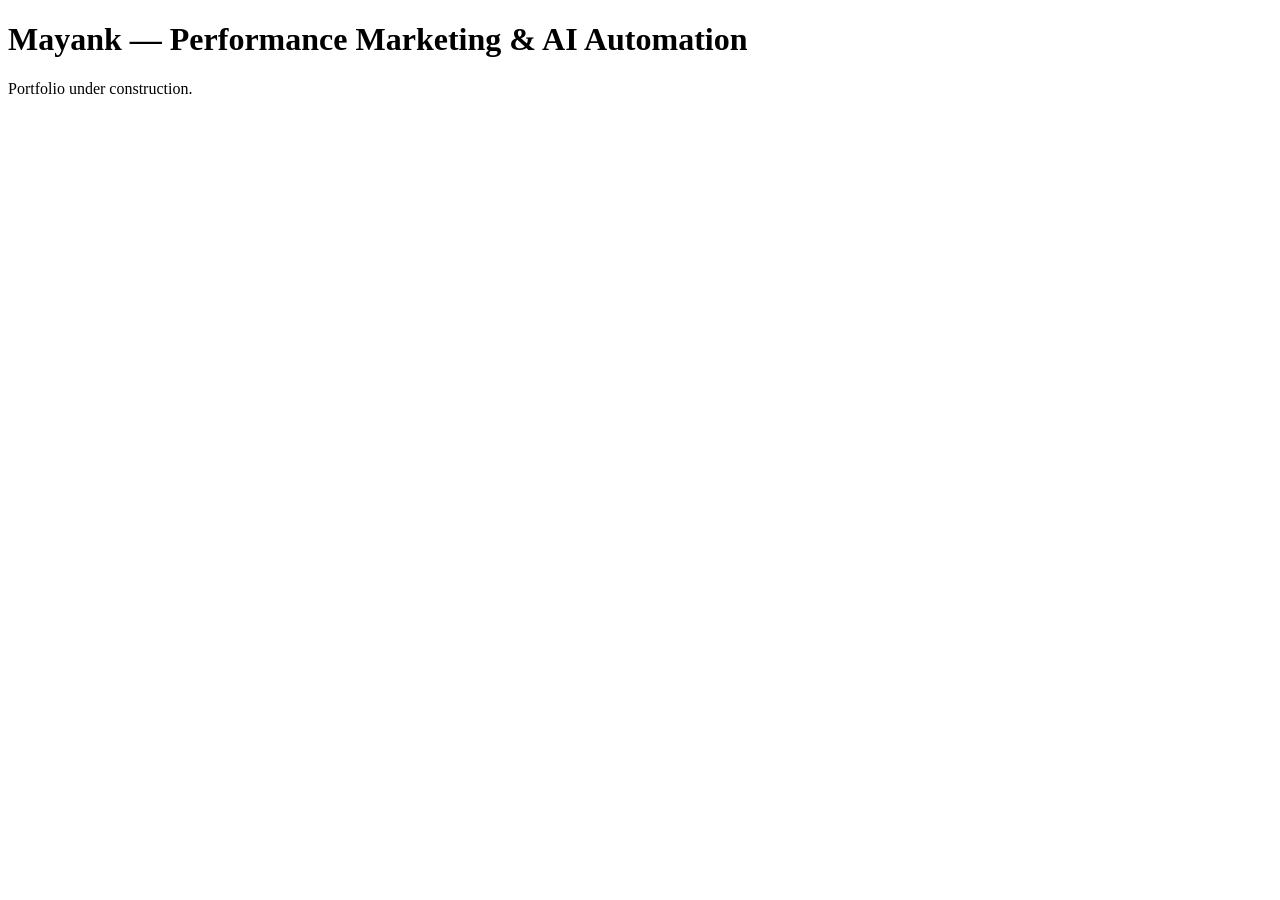
==== index.html @ 5c915f41 "Add portfolio homepage" ====
<!doctype html><html lang="en"><head><meta charset="utf-8"><meta name="viewport" content="width=device-width,initial-scale=1"><title>Mayank | Performance Marketing</title></head><body><h1>Mayank — Performance Marketing & AI Automation</h1><p>Portfolio under construction.</p></body></html>
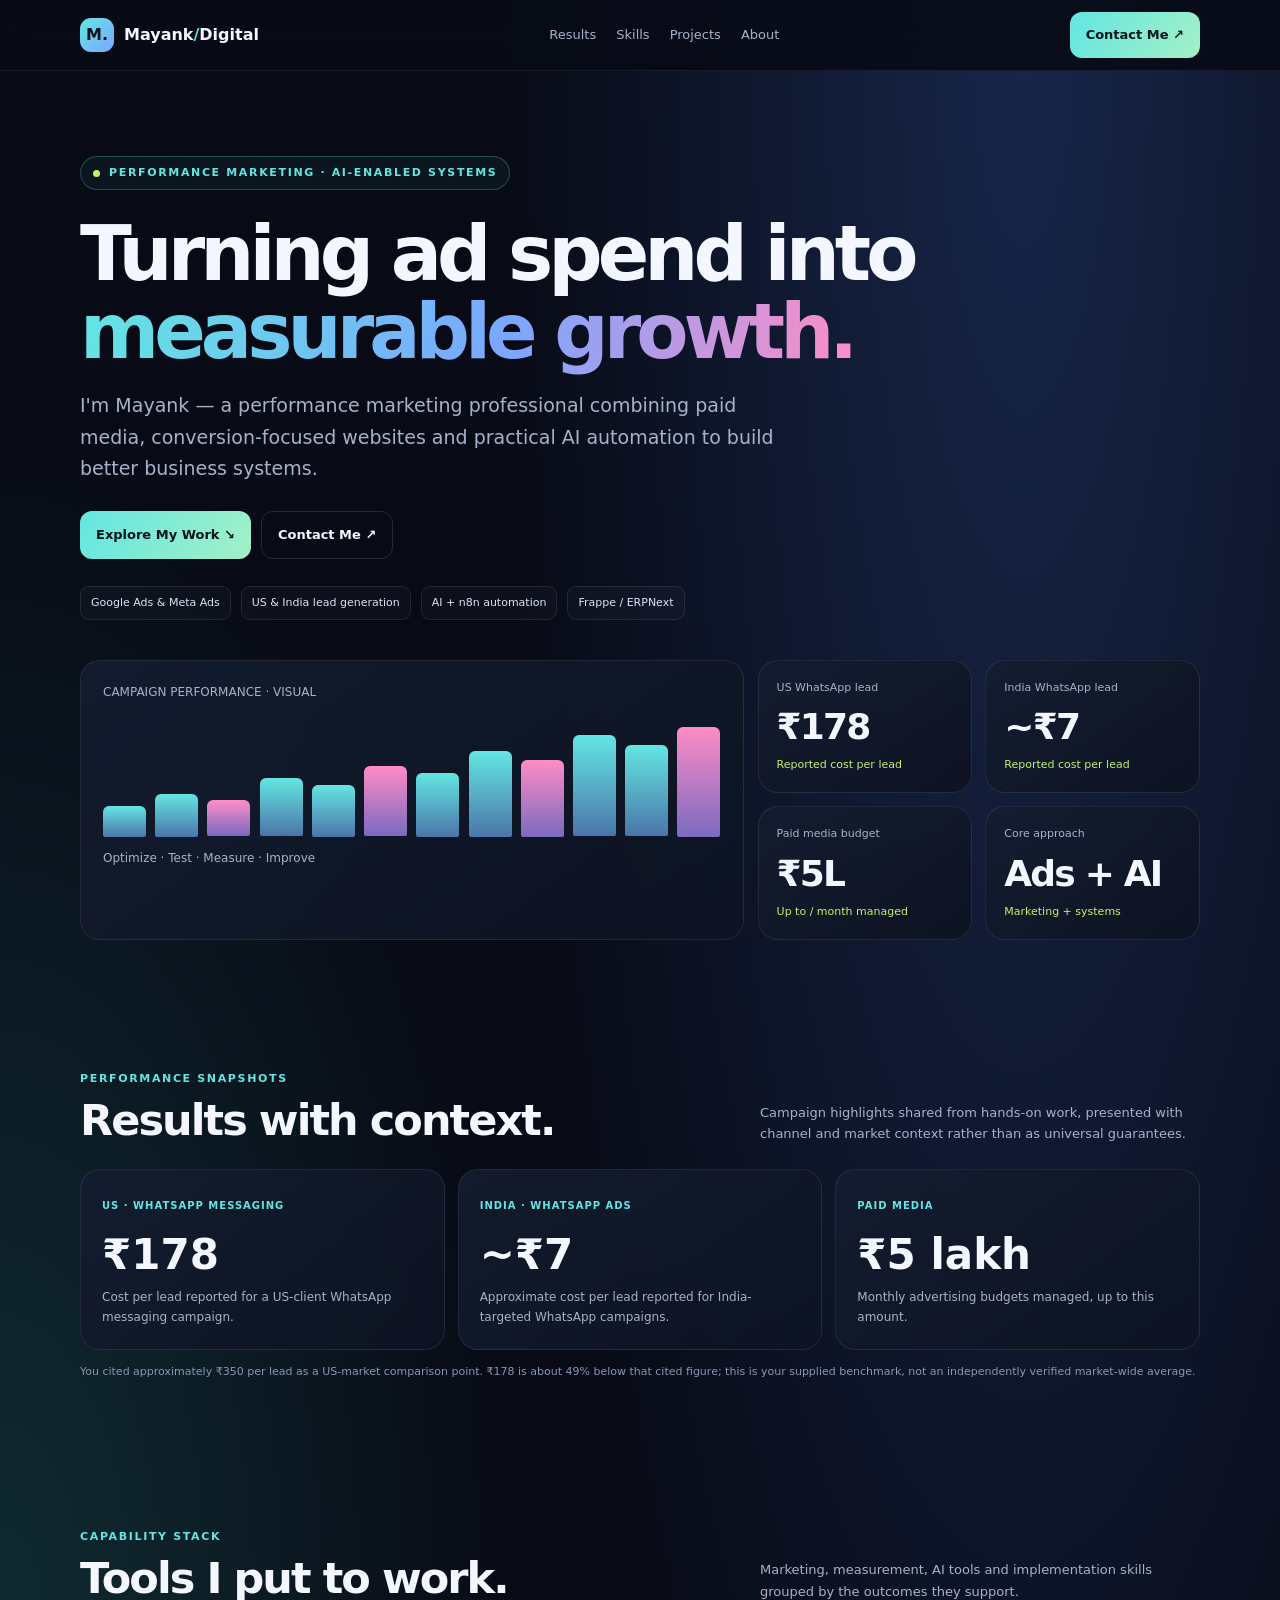
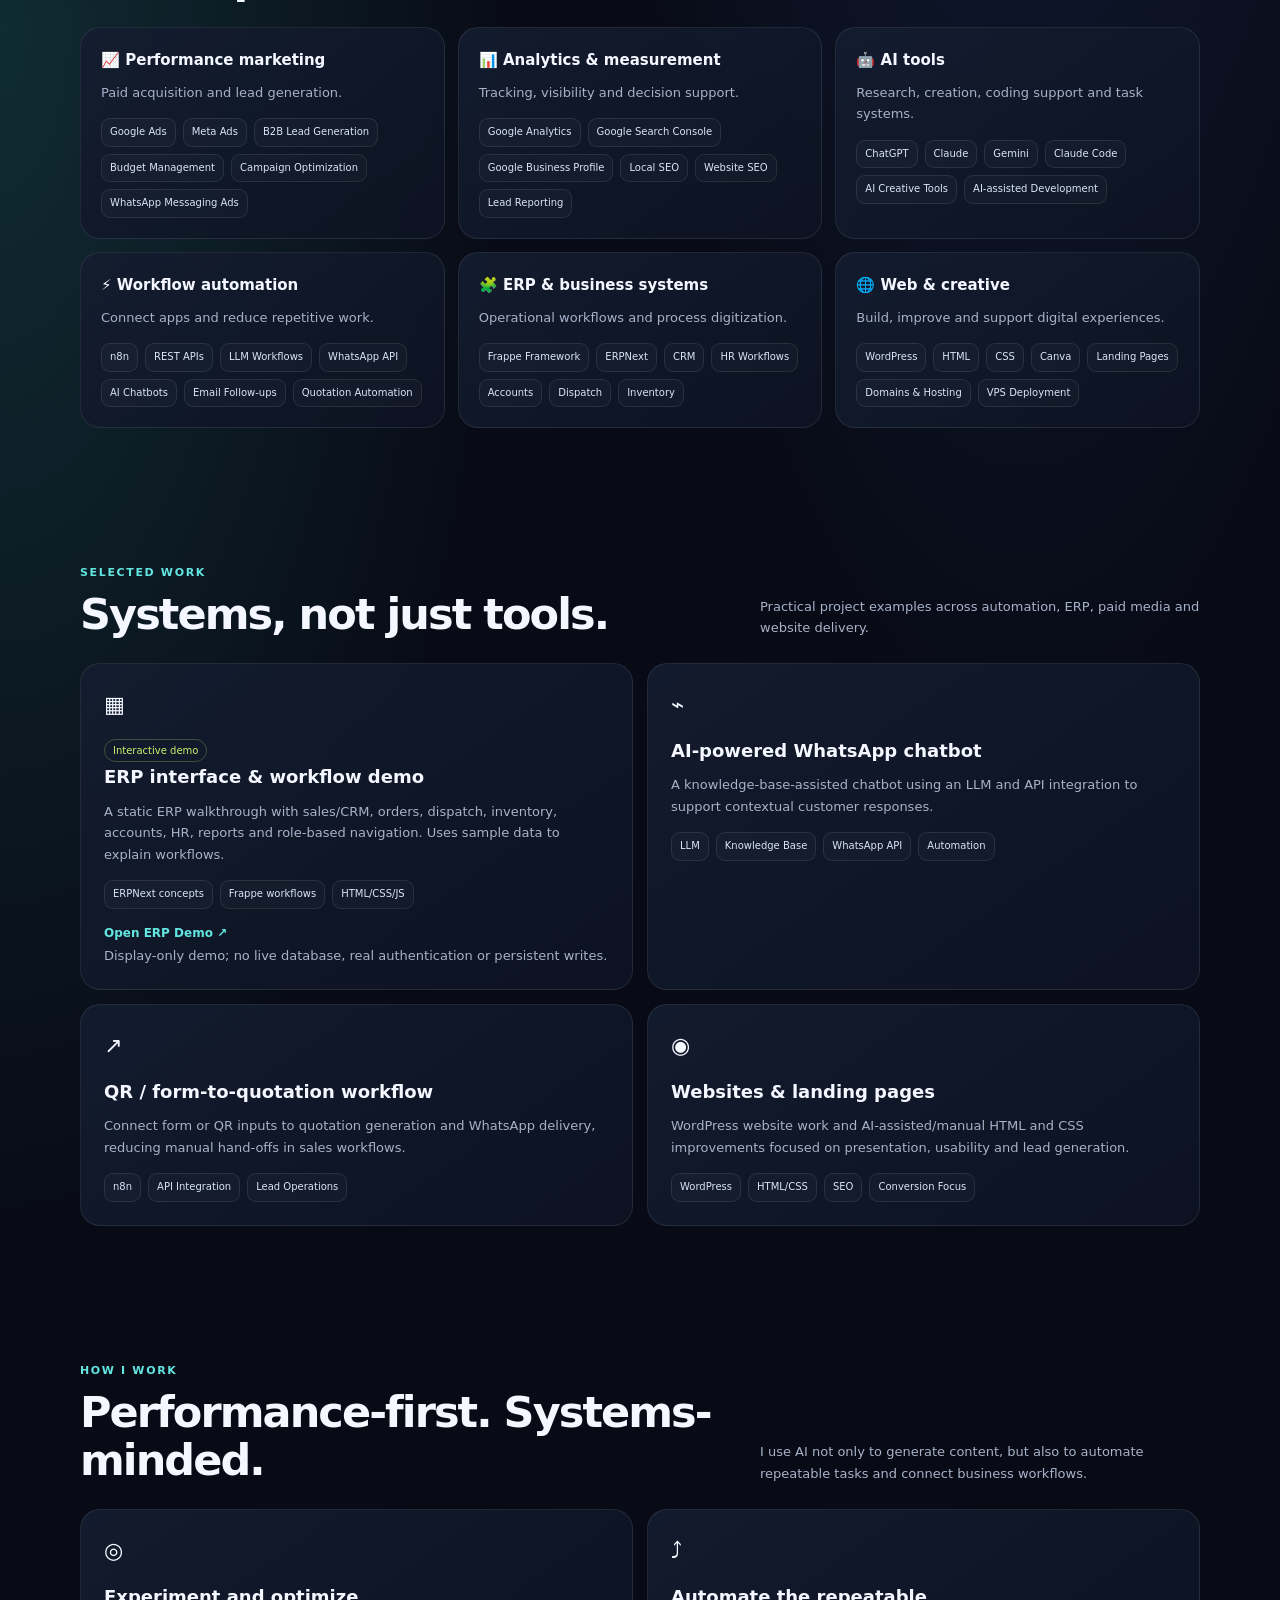
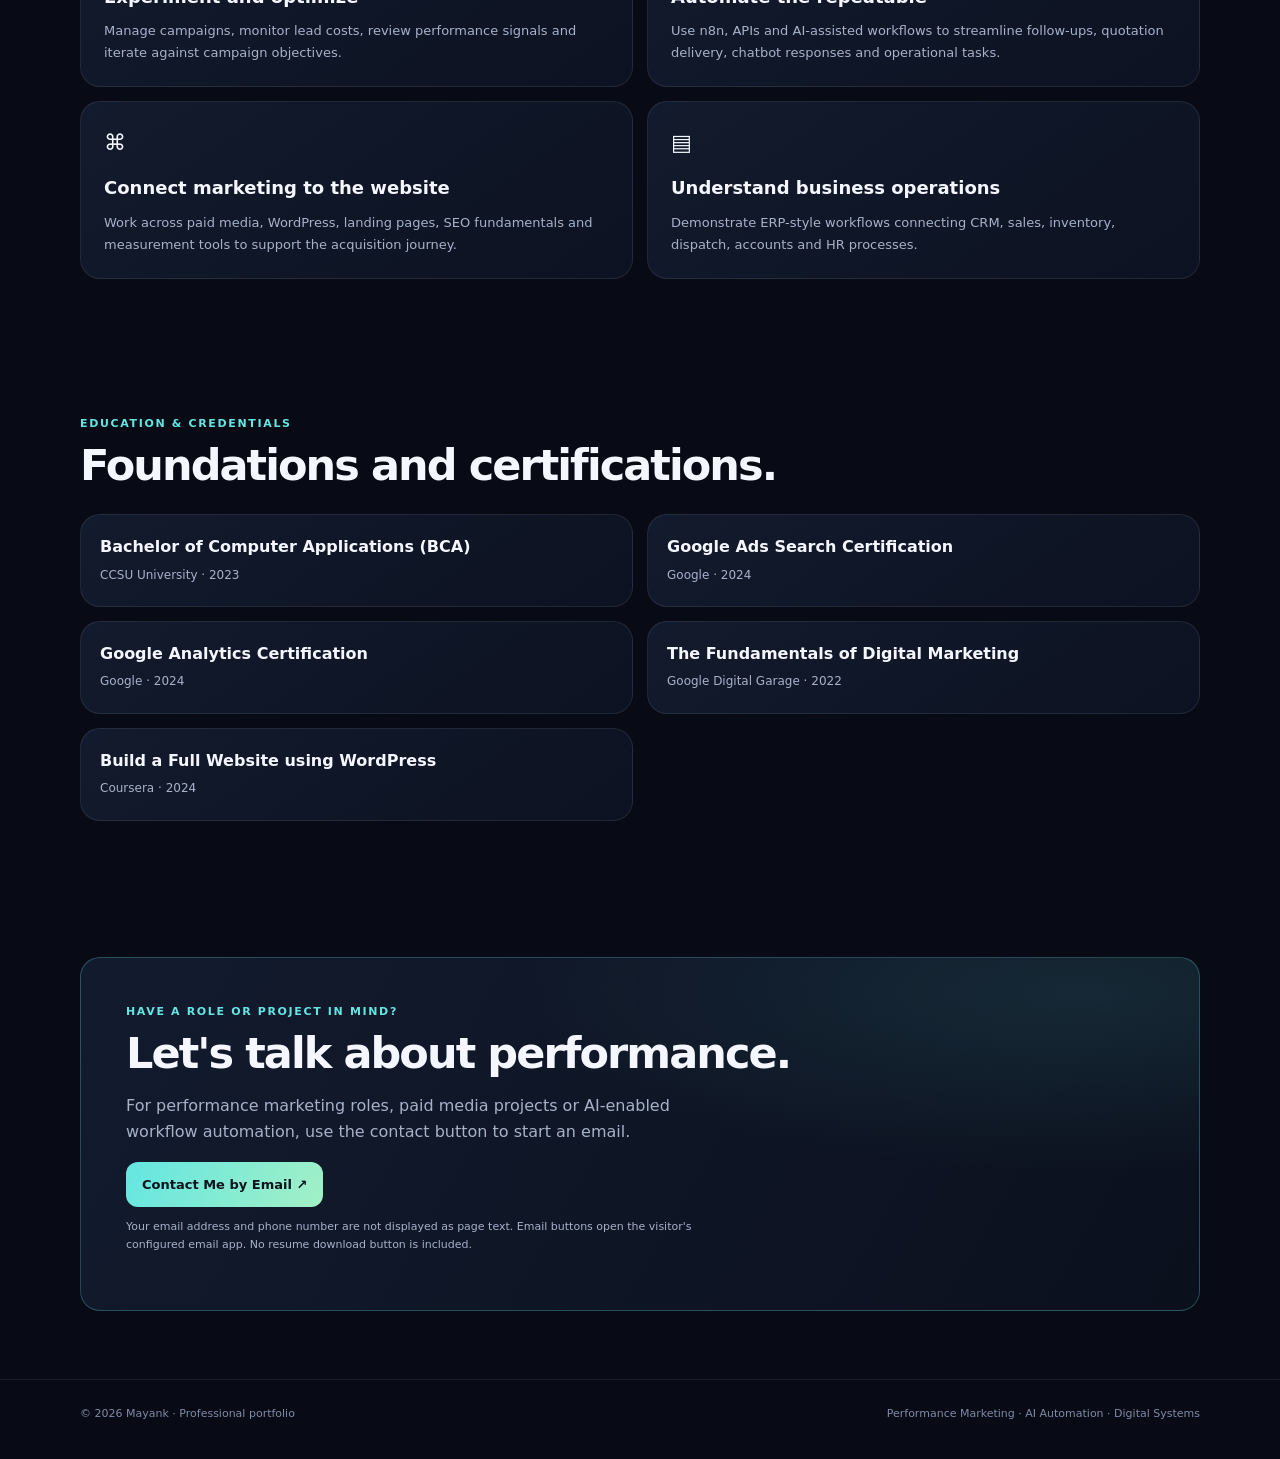
==== commit 281a244b: "Build portfolio landing page and remove resume download" ====
--- a/index.html
+++ b/index.html
@@ -1 +1,23 @@
-<!doctype html><html lang="en"><head><meta charset="utf-8"><meta name="viewport" content="width=device-width,initial-scale=1"><title>Mayank | Performance Marketing</title></head><body><h1>Mayank — Performance Marketing & AI Automation</h1><p>Portfolio under construction.</p></body></html>+<!doctype html><html lang="en"><head><meta charset="utf-8"><meta name="viewport" content="width=device-width,initial-scale=1"><meta name="theme-color" content="#080b16"><meta name="description" content="Mayank — performance marketing, paid media, AI automation and digital systems portfolio."><title>Mayank | Performance Marketing & AI Automation</title><link rel="stylesheet" href="styles.css"></head><body>
+<header class="nav"><div class="wrap navin"><a class="brand" href="#home"><span class="mark">M.</span><span>Mayank<span style="color:var(--cyan)">/</span>Digital</span></a><nav class="links"><a href="#results">Results</a><a href="#skills">Skills</a><a href="#projects">Projects</a><a href="#about">About</a></nav><a class="btn primary" href="mailto:dhimayank127@gmail.com?subject=Portfolio%20Enquiry">Contact Me ↗</a></div></header>
+<main id="home"><section class="hero"><div class="wrap"><div class="eyebrow"><span class="pulse"></span> Performance Marketing · AI-enabled Systems</div><h1>Turning ad spend into <span>measurable growth.</span></h1><p class="intro">I'm Mayank — a performance marketing professional combining paid media, conversion-focused websites and practical AI automation to build better business systems.</p><div class="actions"><a class="btn primary" href="#projects">Explore My Work ↘</a><a class="btn" href="mailto:dhimayank127@gmail.com?subject=Portfolio%20Enquiry">Contact Me ↗</a></div><div class="chips"><span>Google Ads & Meta Ads</span><span>US & India lead generation</span><span>AI + n8n automation</span><span>Frappe / ERPNext</span></div><div class="heroart"><div class="panel"><div class="muted">CAMPAIGN PERFORMANCE · VISUAL</div><div class="chart"><i style="height:28%"></i><i style="height:39%"></i><i style="height:33%"></i><i style="height:53%"></i><i style="height:47%"></i><i style="height:64%"></i><i style="height:58%"></i><i style="height:78%"></i><i style="height:70%"></i><i style="height:92%"></i><i style="height:83%"></i><i style="height:100%"></i></div><p class="muted">Optimize · Test · Measure · Improve</p></div><div class="metrics"><div class="metric"><small>US WhatsApp lead</small><strong>₹178</strong><em>Reported cost per lead</em></div><div class="metric"><small>India WhatsApp lead</small><strong>~₹7</strong><em>Reported cost per lead</em></div><div class="metric"><small>Paid media budget</small><strong>₹5L</strong><em>Up to / month managed</em></div><div class="metric"><small>Core approach</small><strong>Ads + AI</strong><em>Marketing + systems</em></div></div></div></div></section>
+<section class="section" id="results"><div class="wrap"><div class="sectionhead reveal"><div><div class="kicker">Performance snapshots</div><h2>Results with context.</h2></div><p>Campaign highlights shared from hands-on work, presented with channel and market context rather than as universal guarantees.</p></div><div class="results"><article class="result reveal"><label>US · WhatsApp messaging</label><strong>₹178</strong><p>Cost per lead reported for a US-client WhatsApp messaging campaign.</p></article><article class="result reveal"><label>India · WhatsApp ads</label><strong>~₹7</strong><p>Approximate cost per lead reported for India-targeted WhatsApp campaigns.</p></article><article class="result reveal"><label>Paid media</label><strong>₹5 lakh</strong><p>Monthly advertising budgets managed, up to this amount.</p></article></div><p class="note">You cited approximately ₹350 per lead as a US-market comparison point. ₹178 is about 49% below that cited figure; this is your supplied benchmark, not an independently verified market-wide average.</p></div></section>
+<section class="section" id="skills"><div class="wrap"><div class="sectionhead reveal"><div><div class="kicker">Capability stack</div><h2>Tools I put to work.</h2></div><p>Marketing, measurement, AI tools and implementation skills grouped by the outcomes they support.</p></div><div class="skillgrid">
+<div class="skill reveal"><h3>📈 Performance marketing</h3><p>Paid acquisition and lead generation.</p><div class="tags"><span class="tag">Google Ads</span><span class="tag">Meta Ads</span><span class="tag">B2B Lead Generation</span><span class="tag">Budget Management</span><span class="tag">Campaign Optimization</span><span class="tag">WhatsApp Messaging Ads</span></div></div>
+<div class="skill reveal"><h3>📊 Analytics & measurement</h3><p>Tracking, visibility and decision support.</p><div class="tags"><span class="tag">Google Analytics</span><span class="tag">Google Search Console</span><span class="tag">Google Business Profile</span><span class="tag">Local SEO</span><span class="tag">Website SEO</span><span class="tag">Lead Reporting</span></div></div>
+<div class="skill reveal"><h3>🤖 AI tools</h3><p>Research, creation, coding support and task systems.</p><div class="tags"><span class="tag">ChatGPT</span><span class="tag">Claude</span><span class="tag">Gemini</span><span class="tag">Claude Code</span><span class="tag">AI Creative Tools</span><span class="tag">AI-assisted Development</span></div></div>
+<div class="skill reveal"><h3>⚡ Workflow automation</h3><p>Connect apps and reduce repetitive work.</p><div class="tags"><span class="tag">n8n</span><span class="tag">REST APIs</span><span class="tag">LLM Workflows</span><span class="tag">WhatsApp API</span><span class="tag">AI Chatbots</span><span class="tag">Email Follow-ups</span><span class="tag">Quotation Automation</span></div></div>
+<div class="skill reveal"><h3>🧩 ERP & business systems</h3><p>Operational workflows and process digitization.</p><div class="tags"><span class="tag">Frappe Framework</span><span class="tag">ERPNext</span><span class="tag">CRM</span><span class="tag">HR Workflows</span><span class="tag">Accounts</span><span class="tag">Dispatch</span><span class="tag">Inventory</span></div></div>
+<div class="skill reveal"><h3>🌐 Web & creative</h3><p>Build, improve and support digital experiences.</p><div class="tags"><span class="tag">WordPress</span><span class="tag">HTML</span><span class="tag">CSS</span><span class="tag">Canva</span><span class="tag">Landing Pages</span><span class="tag">Domains & Hosting</span><span class="tag">VPS Deployment</span></div></div>
+</div></div></section>
+<section class="section" id="projects"><div class="wrap"><div class="sectionhead reveal"><div><div class="kicker">Selected work</div><h2>Systems, not just tools.</h2></div><p>Practical project examples across automation, ERP, paid media and website delivery.</p></div><div class="grid2">
+<article class="card reveal"><div class="icon">▦</div><span class="pill">Interactive demo</span><h3>ERP interface & workflow demo</h3><p>A static ERP walkthrough with sales/CRM, orders, dispatch, inventory, accounts, HR, reports and role-based navigation. Uses sample data to explain workflows.</p><div class="tags"><span class="tag">ERPNext concepts</span><span class="tag">Frappe workflows</span><span class="tag">HTML/CSS/JS</span></div><a class="projectlink" href="./erp-demo/index.html">Open ERP Demo ↗</a><p class="fine">Display-only demo; no live database, real authentication or persistent writes.</p></article>
+<article class="card reveal"><div class="icon">⌁</div><h3>AI-powered WhatsApp chatbot</h3><p>A knowledge-base-assisted chatbot using an LLM and API integration to support contextual customer responses.</p><div class="tags"><span class="tag">LLM</span><span class="tag">Knowledge Base</span><span class="tag">WhatsApp API</span><span class="tag">Automation</span></div></article>
+<article class="card reveal"><div class="icon">↗</div><h3>QR / form-to-quotation workflow</h3><p>Connect form or QR inputs to quotation generation and WhatsApp delivery, reducing manual hand-offs in sales workflows.</p><div class="tags"><span class="tag">n8n</span><span class="tag">API Integration</span><span class="tag">Lead Operations</span></div></article>
+<article class="card reveal"><div class="icon">◉</div><h3>Websites & landing pages</h3><p>WordPress website work and AI-assisted/manual HTML and CSS improvements focused on presentation, usability and lead generation.</p><div class="tags"><span class="tag">WordPress</span><span class="tag">HTML/CSS</span><span class="tag">SEO</span><span class="tag">Conversion Focus</span></div></article>
+</div></div></section>
+<section class="section" id="about"><div class="wrap"><div class="sectionhead reveal"><div><div class="kicker">How I work</div><h2>Performance-first. Systems-minded.</h2></div><p>I use AI not only to generate content, but also to automate repeatable tasks and connect business workflows.</p></div><div class="grid2"><article class="card reveal"><div class="icon">◎</div><h3>Experiment and optimize</h3><p>Manage campaigns, monitor lead costs, review performance signals and iterate against campaign objectives.</p></article><article class="card reveal"><div class="icon">⤴</div><h3>Automate the repeatable</h3><p>Use n8n, APIs and AI-assisted workflows to streamline follow-ups, quotation delivery, chatbot responses and operational tasks.</p></article><article class="card reveal"><div class="icon">⌘</div><h3>Connect marketing to the website</h3><p>Work across paid media, WordPress, landing pages, SEO fundamentals and measurement tools to support the acquisition journey.</p></article><article class="card reveal"><div class="icon">▤</div><h3>Understand business operations</h3><p>Demonstrate ERP-style workflows connecting CRM, sales, inventory, dispatch, accounts and HR processes.</p></article></div></div></section>
+<section class="section"><div class="wrap"><div class="sectionhead reveal"><div><div class="kicker">Education & credentials</div><h2>Foundations and certifications.</h2></div></div><div class="grid2"><div class="edu reveal"><strong>Bachelor of Computer Applications (BCA)</strong><span>CCSU University · 2023</span></div><div class="edu reveal"><strong>Google Ads Search Certification</strong><span>Google · 2024</span></div><div class="edu reveal"><strong>Google Analytics Certification</strong><span>Google · 2024</span></div><div class="edu reveal"><strong>The Fundamentals of Digital Marketing</strong><span>Google Digital Garage · 2022</span></div><div class="edu reveal"><strong>Build a Full Website using WordPress</strong><span>Coursera · 2024</span></div></div></div></section>
+<section class="section" id="contact"><div class="wrap"><div class="contactbox reveal"><div class="kicker">Have a role or project in mind?</div><h2>Let's talk about performance.</h2><p>For performance marketing roles, paid media projects or AI-enabled workflow automation, use the contact button to start an email.</p><a class="btn primary" href="mailto:dhimayank127@gmail.com?subject=Portfolio%20Enquiry">Contact Me by Email ↗</a><p class="fine">Your email address and phone number are not displayed as page text. Email buttons open the visitor's configured email app. No resume download button is included.</p></div></div></section></main>
+<footer class="footer"><div class="wrap footin"><span>© <span id="year"></span> Mayank · Professional portfolio</span><span>Performance Marketing · AI Automation · Digital Systems</span></div></footer>
+<script>document.getElementById('year').textContent=new Date().getFullYear();if('IntersectionObserver'in window){const obs=new IntersectionObserver(es=>es.forEach(e=>{if(e.isIntersecting){e.target.classList.add('visible');obs.unobserve(e.target)}}),{threshold:.12});document.querySelectorAll('.reveal').forEach(el=>obs.observe(el))}else document.querySelectorAll('.reveal').forEach(el=>el.classList.add('visible'));</script></body></html>
--- a/styles.css
+++ b/styles.css
@@ -0,0 +1 @@
+:root{--bg:#080b16;--panel:#101626;--line:#25314a;--text:#f4f7ff;--muted:#a7b2c9;--cyan:#63e6e2;--blue:#7aa7ff;--lime:#c4f26b;--pink:#ff8cc6}*{box-sizing:border-box}html{scroll-behavior:smooth;scroll-padding-top:84px}body{margin:0;background:radial-gradient(ellipse at 80% 0%,#18264a 0,transparent 36%),radial-gradient(ellipse at 0% 35%,#102b32 0,transparent 28%),var(--bg);color:var(--text);font:16px/1.65 Inter,system-ui,sans-serif}a{color:inherit;text-decoration:none}.wrap{width:min(1120px,calc(100% - 36px));margin:auto}.nav{position:sticky;top:0;z-index:20;background:#080b16e8;backdrop-filter:blur(16px);border-bottom:1px solid #ffffff12}.navin{height:70px;display:flex;align-items:center;justify-content:space-between;gap:18px}.brand{display:flex;align-items:center;gap:10px;font-weight:850}.mark{display:grid;place-items:center;width:34px;height:34px;border-radius:11px;background:linear-gradient(135deg,var(--cyan),var(--blue));color:#07111c}.links{display:flex;gap:20px;color:var(--muted);font-size:13px}.links a:hover{color:var(--cyan)}.btn{display:inline-flex;align-items:center;justify-content:center;gap:8px;padding:12px 16px;border-radius:12px;font-weight:750;font-size:13px;border:1px solid #ffffff20;transition:.2s}.btn:hover{transform:translateY(-2px);border-color:var(--cyan)}.primary{background:linear-gradient(120deg,var(--cyan),#a3f0c5);color:#08131c;border:0}.hero{padding:85px 0 62px}.eyebrow,.kicker{color:var(--cyan);font-size:11px;font-weight:850;letter-spacing:.15em;text-transform:uppercase}.eyebrow{display:inline-flex;align-items:center;gap:9px;border:1px solid #63e6e244;background:#63e6e20d;padding:7px 12px;border-radius:99px}.pulse{width:7px;height:7px;border-radius:50%;background:var(--lime);animation:pulse 2s infinite}@keyframes pulse{50%{box-shadow:0 0 0 8px #c4f26b00}}h1{font-size:clamp(43px,7vw,76px);line-height:1.02;letter-spacing:-.065em;max-width:850px;margin:25px 0 20px}h1 span{background:linear-gradient(100deg,var(--cyan),var(--blue) 55%,var(--pink));-webkit-background-clip:text;background-clip:text;color:transparent}.intro{max-width:700px;color:var(--muted);font-size:clamp(16px,2vw,19px)}.actions,.chips,.tags{display:flex;flex-wrap:wrap;gap:10px}.actions{margin:27px 0}.chips span,.tag{font-size:11px;color:#d9e5f9;border:1px solid #ffffff18;background:#ffffff06;border-radius:9px;padding:7px 10px}.heroart{margin-top:40px;display:grid;grid-template-columns:1.2fr .8fr;gap:14px}.panel,.card,.skill,.metric,.result,.edu,.contactbox{border:1px solid #ffffff15;background:linear-gradient(145deg,#141d30e8,#0d1322f2);border-radius:20px}.panel{padding:22px}.chart{height:110px;display:flex;align-items:end;gap:9px;margin-top:24px}.chart i{display:block;flex:1;border-radius:6px 6px 2px 2px;background:linear-gradient(var(--cyan),#4b75a9);transform-origin:bottom;animation:rise .9s ease both}.chart i:nth-child(3n){background:linear-gradient(var(--pink),#7a6ac0)}@keyframes rise{from{transform:scaleY(.04)}to{transform:scaleY(1)}}.muted{color:var(--muted);font-size:12px}.metrics{display:grid;grid-template-columns:1fr 1fr;gap:13px}.metric{padding:18px;display:flex;flex-direction:column;justify-content:space-between;min-height:125px}.metric small{color:var(--muted);font-size:11px}.metric strong{font-size:clamp(25px,3vw,36px);letter-spacing:-.05em}.metric em{font-size:11px;color:var(--lime);font-style:normal}.section{padding:68px 0}.sectionhead{display:flex;justify-content:space-between;align-items:end;gap:20px;margin-bottom:25px}.sectionhead p{color:var(--muted);max-width:440px;font-size:13px;margin:0}h2{font-size:clamp(29px,4vw,43px);line-height:1.12;letter-spacing:-.045em;margin:8px 0 0}.grid2{display:grid;grid-template-columns:repeat(2,minmax(0,1fr));gap:14px}.card{padding:23px;transition:.25s}.card:hover,.skill:hover{transform:translateY(-4px);border-color:#63e6e255}.card h3,.skill h3{margin:0 0 9px;font-size:18px}.card p,.skill p{margin:0;color:var(--muted);font-size:13px}.icon{font-size:22px;margin-bottom:12px}.tags{margin-top:15px;gap:7px}.tag{padding:5px 8px;font-size:10px}.results{display:grid;grid-template-columns:repeat(3,1fr);gap:13px}.result{padding:21px}.result label{color:var(--cyan);font-size:10px;font-weight:850;letter-spacing:.1em;text-transform:uppercase}.result strong{display:block;font-size:clamp(27px,4vw,42px);line-height:1.2;margin:12px 0 8px}.result p{font-size:12px;color:var(--muted);margin:0}.note{font-size:11px;color:#8998b3;margin-top:13px}.skillgrid{display:grid;grid-template-columns:repeat(3,minmax(0,1fr));gap:13px}.skill{padding:20px;transition:.25s}.skill h3{font-size:15px}.projectlink{display:inline-flex;margin-top:15px;color:var(--cyan);font-size:12px;font-weight:800}.pill{font-size:10px;color:var(--lime);border:1px solid #c4f26b40;border-radius:99px;padding:5px 8px}.edu{padding:19px}.edu strong{display:block}.edu span{color:var(--muted);font-size:12px}.contactbox{padding:clamp(24px,5vw,45px);background:radial-gradient(ellipse at 90% 10%,#63e6e21b,transparent 40%),linear-gradient(120deg,#121b2e,#0b101d);border-color:#63e6e244}.contactbox p{color:var(--muted);max-width:600px}.fine{font-size:11px;color:#8492ac}.footer{padding:25px 0 35px;color:#7f8ba4;font-size:11px;border-top:1px solid #ffffff12}.footin{display:flex;justify-content:space-between;gap:15px;flex-wrap:wrap}.reveal{opacity:0;transform:translateY(14px);transition:opacity .6s,transform .6s}.reveal.visible{opacity:1;transform:none}@media(max-width:760px){.links{display:none}.hero{padding-top:62px}.heroart{grid-template-columns:1fr}.section{padding:50px 0}.sectionhead{display:block}.sectionhead p{margin-top:12px}.grid2,.skillgrid{grid-template-columns:1fr}.results{grid-template-columns:1fr}.navin{height:63px}.metrics{grid-template-columns:1fr 1fr}}@media(prefers-reduced-motion:reduce){*,*:before,*:after{animation:none!important;transition:none!important;scroll-behavior:auto!important}.reveal{opacity:1;transform:none}}
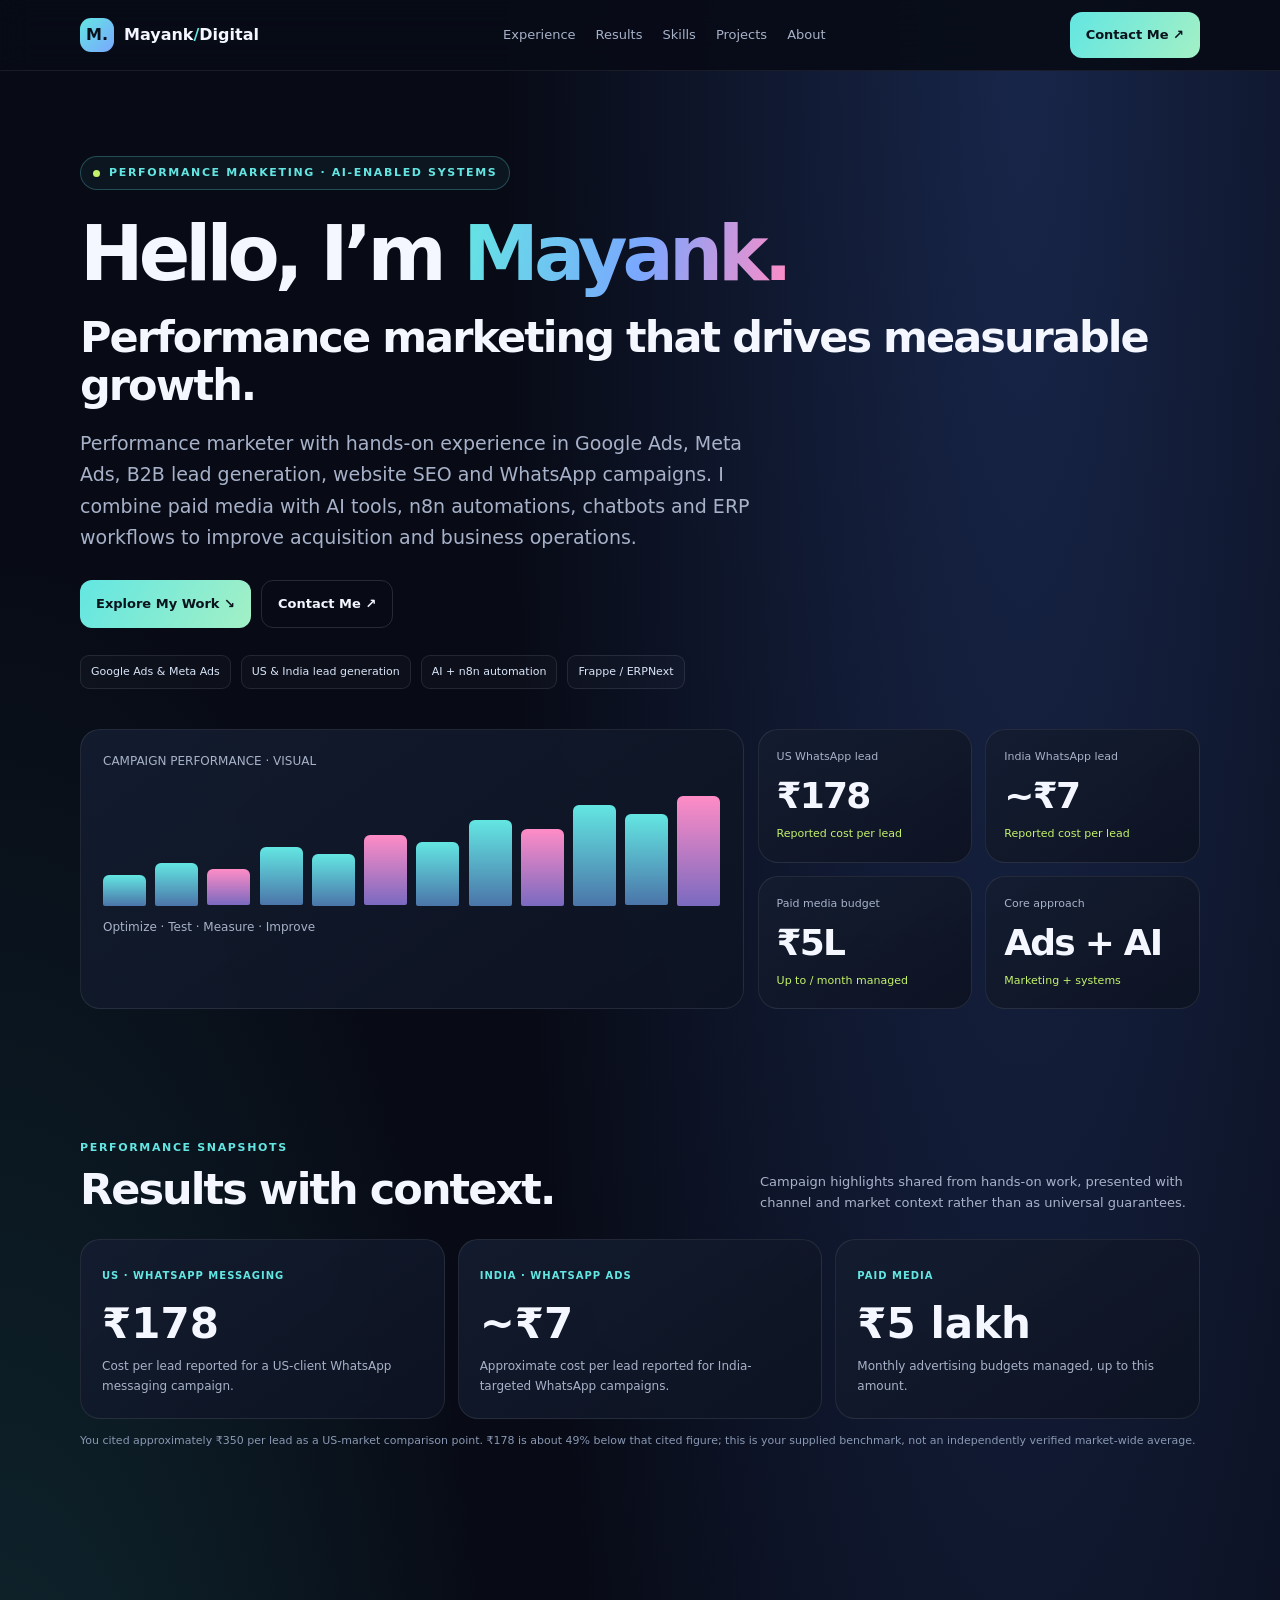
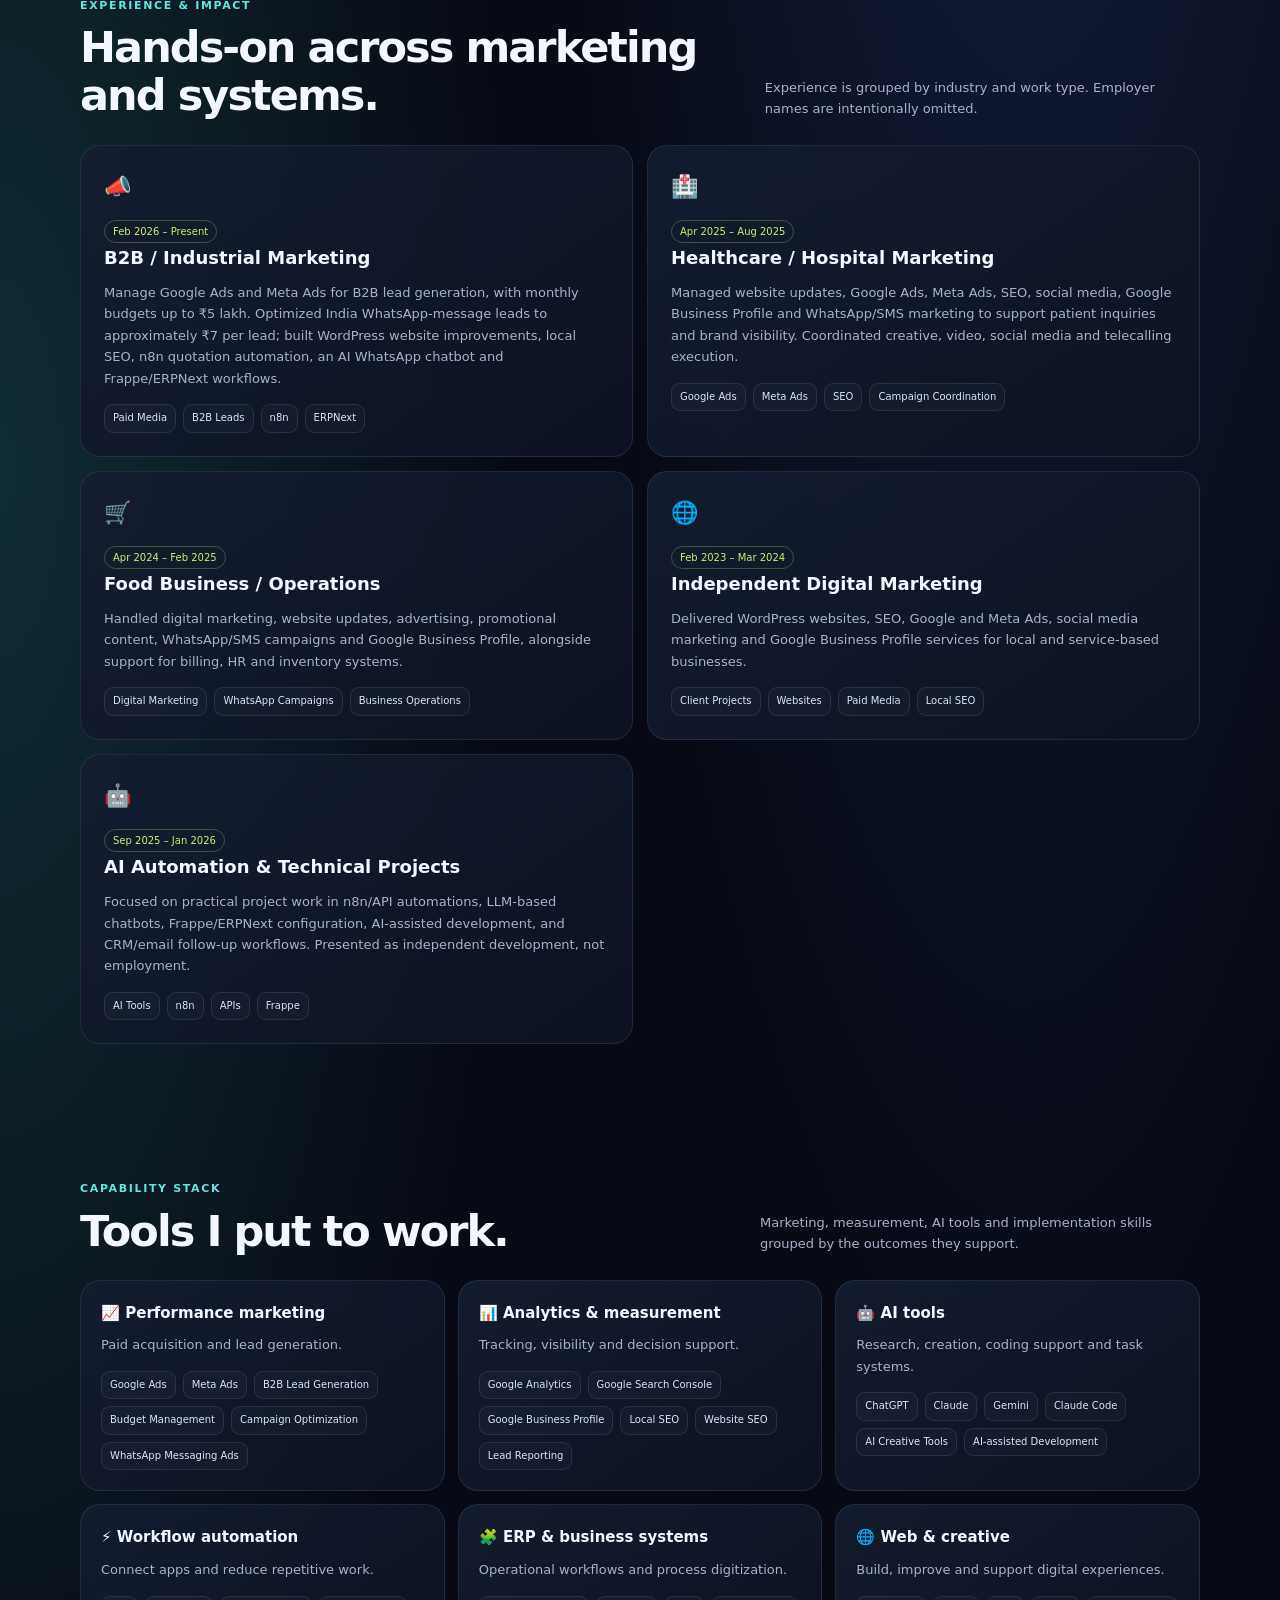
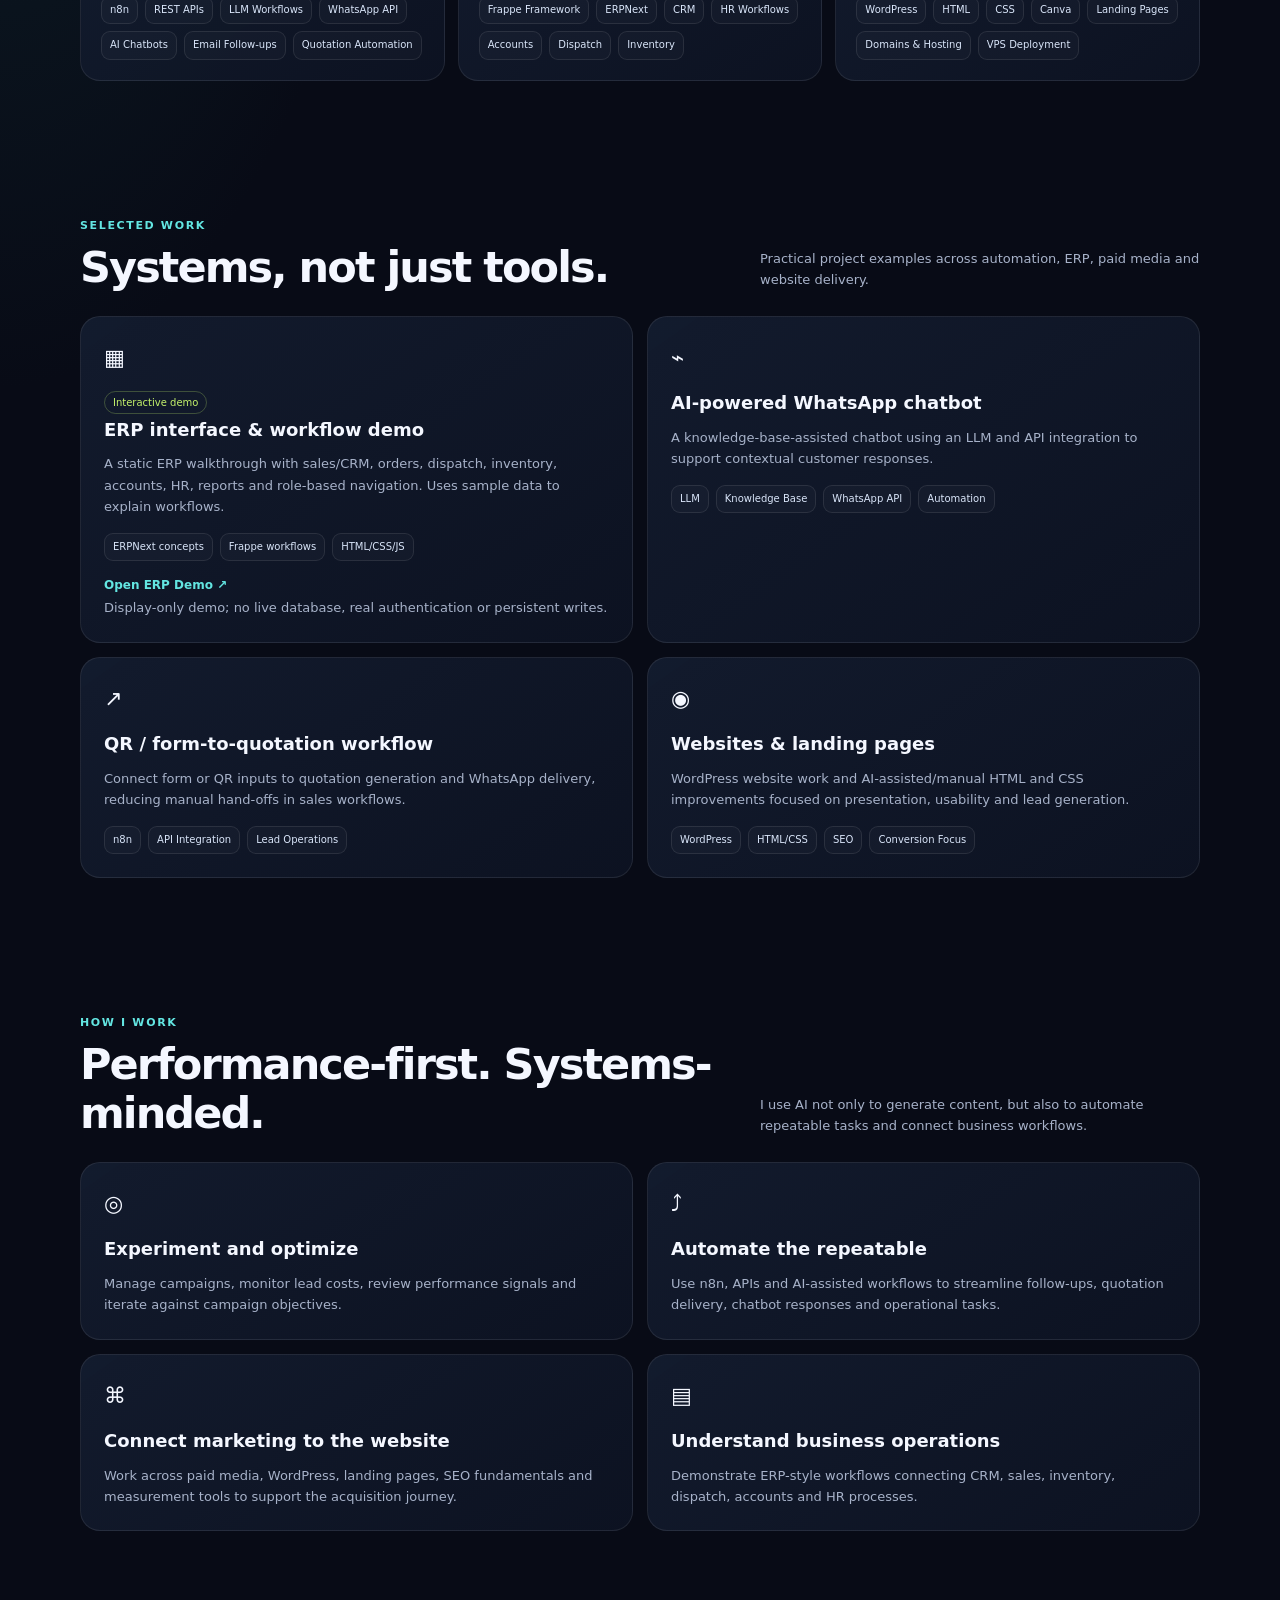
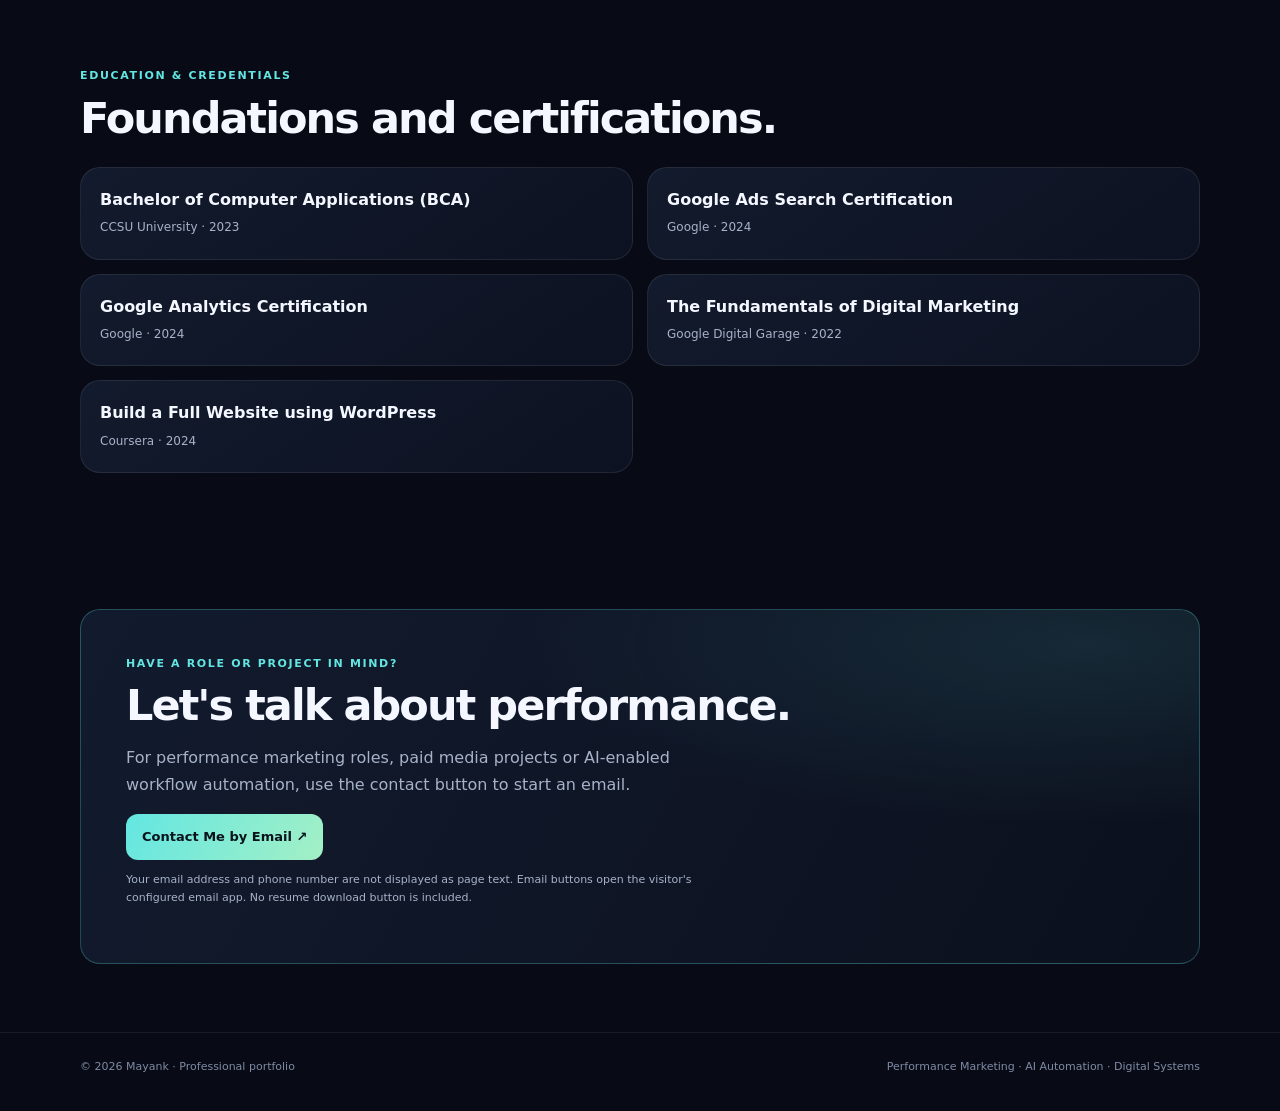
==== commit 0c77991a: "Improve hero intro and add anonymized experience timeline" ====
--- a/index.html
+++ b/index.html
@@ -1,7 +1,14 @@
 <!doctype html><html lang="en"><head><meta charset="utf-8"><meta name="viewport" content="width=device-width,initial-scale=1"><meta name="theme-color" content="#080b16"><meta name="description" content="Mayank — performance marketing, paid media, AI automation and digital systems portfolio."><title>Mayank | Performance Marketing & AI Automation</title><link rel="stylesheet" href="styles.css"></head><body>
-<header class="nav"><div class="wrap navin"><a class="brand" href="#home"><span class="mark">M.</span><span>Mayank<span style="color:var(--cyan)">/</span>Digital</span></a><nav class="links"><a href="#results">Results</a><a href="#skills">Skills</a><a href="#projects">Projects</a><a href="#about">About</a></nav><a class="btn primary" href="mailto:dhimayank127@gmail.com?subject=Portfolio%20Enquiry">Contact Me ↗</a></div></header>
-<main id="home"><section class="hero"><div class="wrap"><div class="eyebrow"><span class="pulse"></span> Performance Marketing · AI-enabled Systems</div><h1>Turning ad spend into <span>measurable growth.</span></h1><p class="intro">I'm Mayank — a performance marketing professional combining paid media, conversion-focused websites and practical AI automation to build better business systems.</p><div class="actions"><a class="btn primary" href="#projects">Explore My Work ↘</a><a class="btn" href="mailto:dhimayank127@gmail.com?subject=Portfolio%20Enquiry">Contact Me ↗</a></div><div class="chips"><span>Google Ads & Meta Ads</span><span>US & India lead generation</span><span>AI + n8n automation</span><span>Frappe / ERPNext</span></div><div class="heroart"><div class="panel"><div class="muted">CAMPAIGN PERFORMANCE · VISUAL</div><div class="chart"><i style="height:28%"></i><i style="height:39%"></i><i style="height:33%"></i><i style="height:53%"></i><i style="height:47%"></i><i style="height:64%"></i><i style="height:58%"></i><i style="height:78%"></i><i style="height:70%"></i><i style="height:92%"></i><i style="height:83%"></i><i style="height:100%"></i></div><p class="muted">Optimize · Test · Measure · Improve</p></div><div class="metrics"><div class="metric"><small>US WhatsApp lead</small><strong>₹178</strong><em>Reported cost per lead</em></div><div class="metric"><small>India WhatsApp lead</small><strong>~₹7</strong><em>Reported cost per lead</em></div><div class="metric"><small>Paid media budget</small><strong>₹5L</strong><em>Up to / month managed</em></div><div class="metric"><small>Core approach</small><strong>Ads + AI</strong><em>Marketing + systems</em></div></div></div></div></section>
+<header class="nav"><div class="wrap navin"><a class="brand" href="#home"><span class="mark">M.</span><span>Mayank<span style="color:var(--cyan)">/</span>Digital</span></a><nav class="links"><a href="#experience">Experience</a><a href="#results">Results</a><a href="#skills">Skills</a><a href="#projects">Projects</a><a href="#about">About</a></nav><a class="btn primary" href="mailto:dhimayank127@gmail.com?subject=Portfolio%20Enquiry">Contact Me ↗</a></div></header>
+<main id="home"><section class="hero"><div class="wrap"><div class="eyebrow"><span class="pulse"></span> Performance Marketing · AI-enabled Systems</div><h1>Hello, I’m <span>Mayank.</span></h1><h2 class="heroheadline">Performance marketing that drives <span>measurable growth.</span></h2><p class="intro">Performance marketer with hands-on experience in Google Ads, Meta Ads, B2B lead generation, website SEO and WhatsApp campaigns. I combine paid media with AI tools, n8n automations, chatbots and ERP workflows to improve acquisition and business operations.</p><div class="actions"><a class="btn primary" href="#projects">Explore My Work ↘</a><a class="btn" href="mailto:dhimayank127@gmail.com?subject=Portfolio%20Enquiry">Contact Me ↗</a></div><div class="chips"><span>Google Ads & Meta Ads</span><span>US & India lead generation</span><span>AI + n8n automation</span><span>Frappe / ERPNext</span></div><div class="heroart"><div class="panel"><div class="muted">CAMPAIGN PERFORMANCE · VISUAL</div><div class="chart"><i style="height:28%"></i><i style="height:39%"></i><i style="height:33%"></i><i style="height:53%"></i><i style="height:47%"></i><i style="height:64%"></i><i style="height:58%"></i><i style="height:78%"></i><i style="height:70%"></i><i style="height:92%"></i><i style="height:83%"></i><i style="height:100%"></i></div><p class="muted">Optimize · Test · Measure · Improve</p></div><div class="metrics"><div class="metric"><small>US WhatsApp lead</small><strong>₹178</strong><em>Reported cost per lead</em></div><div class="metric"><small>India WhatsApp lead</small><strong>~₹7</strong><em>Reported cost per lead</em></div><div class="metric"><small>Paid media budget</small><strong>₹5L</strong><em>Up to / month managed</em></div><div class="metric"><small>Core approach</small><strong>Ads + AI</strong><em>Marketing + systems</em></div></div></div></div></section>
 <section class="section" id="results"><div class="wrap"><div class="sectionhead reveal"><div><div class="kicker">Performance snapshots</div><h2>Results with context.</h2></div><p>Campaign highlights shared from hands-on work, presented with channel and market context rather than as universal guarantees.</p></div><div class="results"><article class="result reveal"><label>US · WhatsApp messaging</label><strong>₹178</strong><p>Cost per lead reported for a US-client WhatsApp messaging campaign.</p></article><article class="result reveal"><label>India · WhatsApp ads</label><strong>~₹7</strong><p>Approximate cost per lead reported for India-targeted WhatsApp campaigns.</p></article><article class="result reveal"><label>Paid media</label><strong>₹5 lakh</strong><p>Monthly advertising budgets managed, up to this amount.</p></article></div><p class="note">You cited approximately ₹350 per lead as a US-market comparison point. ₹178 is about 49% below that cited figure; this is your supplied benchmark, not an independently verified market-wide average.</p></div></section>
+<section class="section" id="experience"><div class="wrap"><div class="sectionhead reveal"><div><div class="kicker">Experience & impact</div><h2>Hands-on across marketing and systems.</h2></div><p>Experience is grouped by industry and work type. Employer names are intentionally omitted.</p></div><div class="grid2">
+<article class="card reveal"><div class="icon">📣</div><span class="pill">Feb 2026 – Present</span><h3>B2B / Industrial Marketing</h3><p>Manage Google Ads and Meta Ads for B2B lead generation, with monthly budgets up to ₹5 lakh. Optimized India WhatsApp-message leads to approximately ₹7 per lead; built WordPress website improvements, local SEO, n8n quotation automation, an AI WhatsApp chatbot and Frappe/ERPNext workflows.</p><div class="tags"><span class="tag">Paid Media</span><span class="tag">B2B Leads</span><span class="tag">n8n</span><span class="tag">ERPNext</span></div></article>
+<article class="card reveal"><div class="icon">🏥</div><span class="pill">Apr 2025 – Aug 2025</span><h3>Healthcare / Hospital Marketing</h3><p>Managed website updates, Google Ads, Meta Ads, SEO, social media, Google Business Profile and WhatsApp/SMS marketing to support patient inquiries and brand visibility. Coordinated creative, video, social media and telecalling execution.</p><div class="tags"><span class="tag">Google Ads</span><span class="tag">Meta Ads</span><span class="tag">SEO</span><span class="tag">Campaign Coordination</span></div></article>
+<article class="card reveal"><div class="icon">🛒</div><span class="pill">Apr 2024 – Feb 2025</span><h3>Food Business / Operations</h3><p>Handled digital marketing, website updates, advertising, promotional content, WhatsApp/SMS campaigns and Google Business Profile, alongside support for billing, HR and inventory systems.</p><div class="tags"><span class="tag">Digital Marketing</span><span class="tag">WhatsApp Campaigns</span><span class="tag">Business Operations</span></div></article>
+<article class="card reveal"><div class="icon">🌐</div><span class="pill">Feb 2023 – Mar 2024</span><h3>Independent Digital Marketing</h3><p>Delivered WordPress websites, SEO, Google and Meta Ads, social media marketing and Google Business Profile services for local and service-based businesses.</p><div class="tags"><span class="tag">Client Projects</span><span class="tag">Websites</span><span class="tag">Paid Media</span><span class="tag">Local SEO</span></div></article>
+<article class="card reveal"><div class="icon">🤖</div><span class="pill">Sep 2025 – Jan 2026</span><h3>AI Automation & Technical Projects</h3><p>Focused on practical project work in n8n/API automations, LLM-based chatbots, Frappe/ERPNext configuration, AI-assisted development, and CRM/email follow-up workflows. Presented as independent development, not employment.</p><div class="tags"><span class="tag">AI Tools</span><span class="tag">n8n</span><span class="tag">APIs</span><span class="tag">Frappe</span></div></article>
+</div></div></section>
 <section class="section" id="skills"><div class="wrap"><div class="sectionhead reveal"><div><div class="kicker">Capability stack</div><h2>Tools I put to work.</h2></div><p>Marketing, measurement, AI tools and implementation skills grouped by the outcomes they support.</p></div><div class="skillgrid">
 <div class="skill reveal"><h3>📈 Performance marketing</h3><p>Paid acquisition and lead generation.</p><div class="tags"><span class="tag">Google Ads</span><span class="tag">Meta Ads</span><span class="tag">B2B Lead Generation</span><span class="tag">Budget Management</span><span class="tag">Campaign Optimization</span><span class="tag">WhatsApp Messaging Ads</span></div></div>
 <div class="skill reveal"><h3>📊 Analytics & measurement</h3><p>Tracking, visibility and decision support.</p><div class="tags"><span class="tag">Google Analytics</span><span class="tag">Google Search Console</span><span class="tag">Google Business Profile</span><span class="tag">Local SEO</span><span class="tag">Website SEO</span><span class="tag">Lead Reporting</span></div></div>
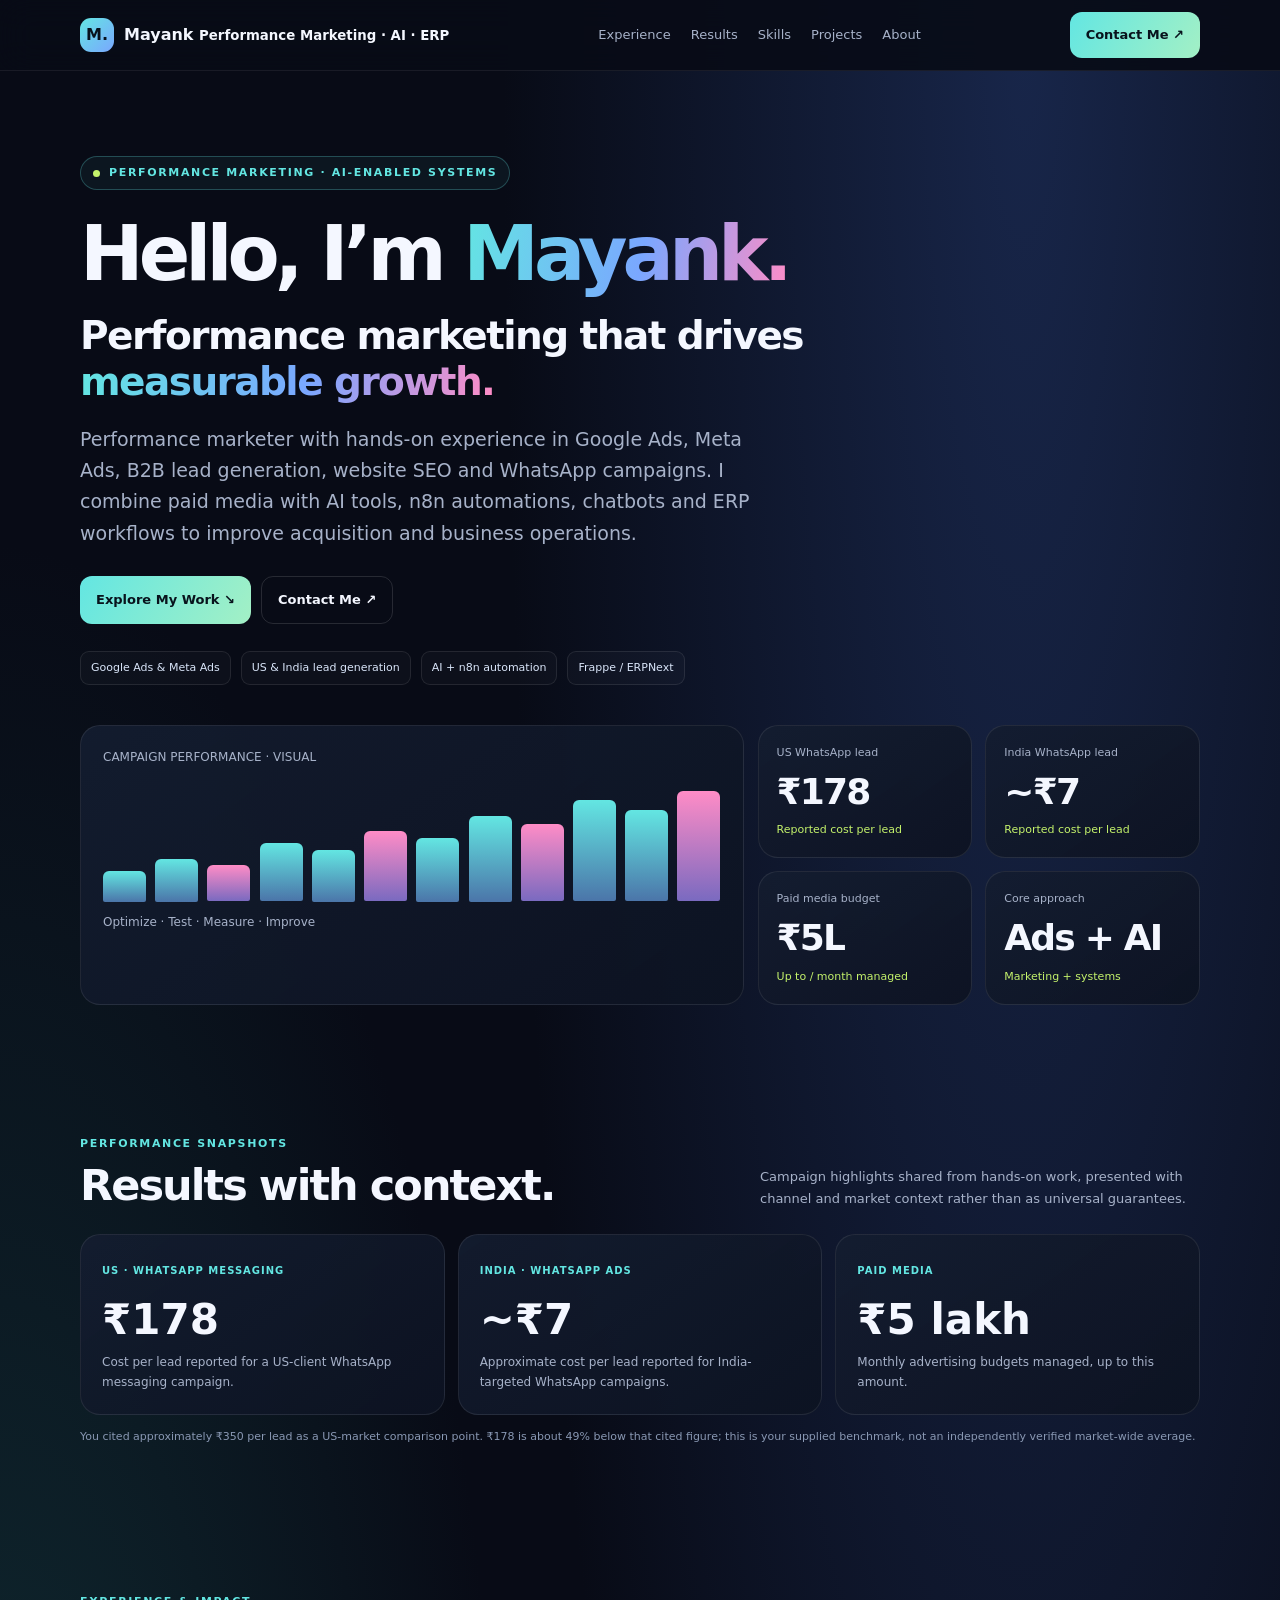
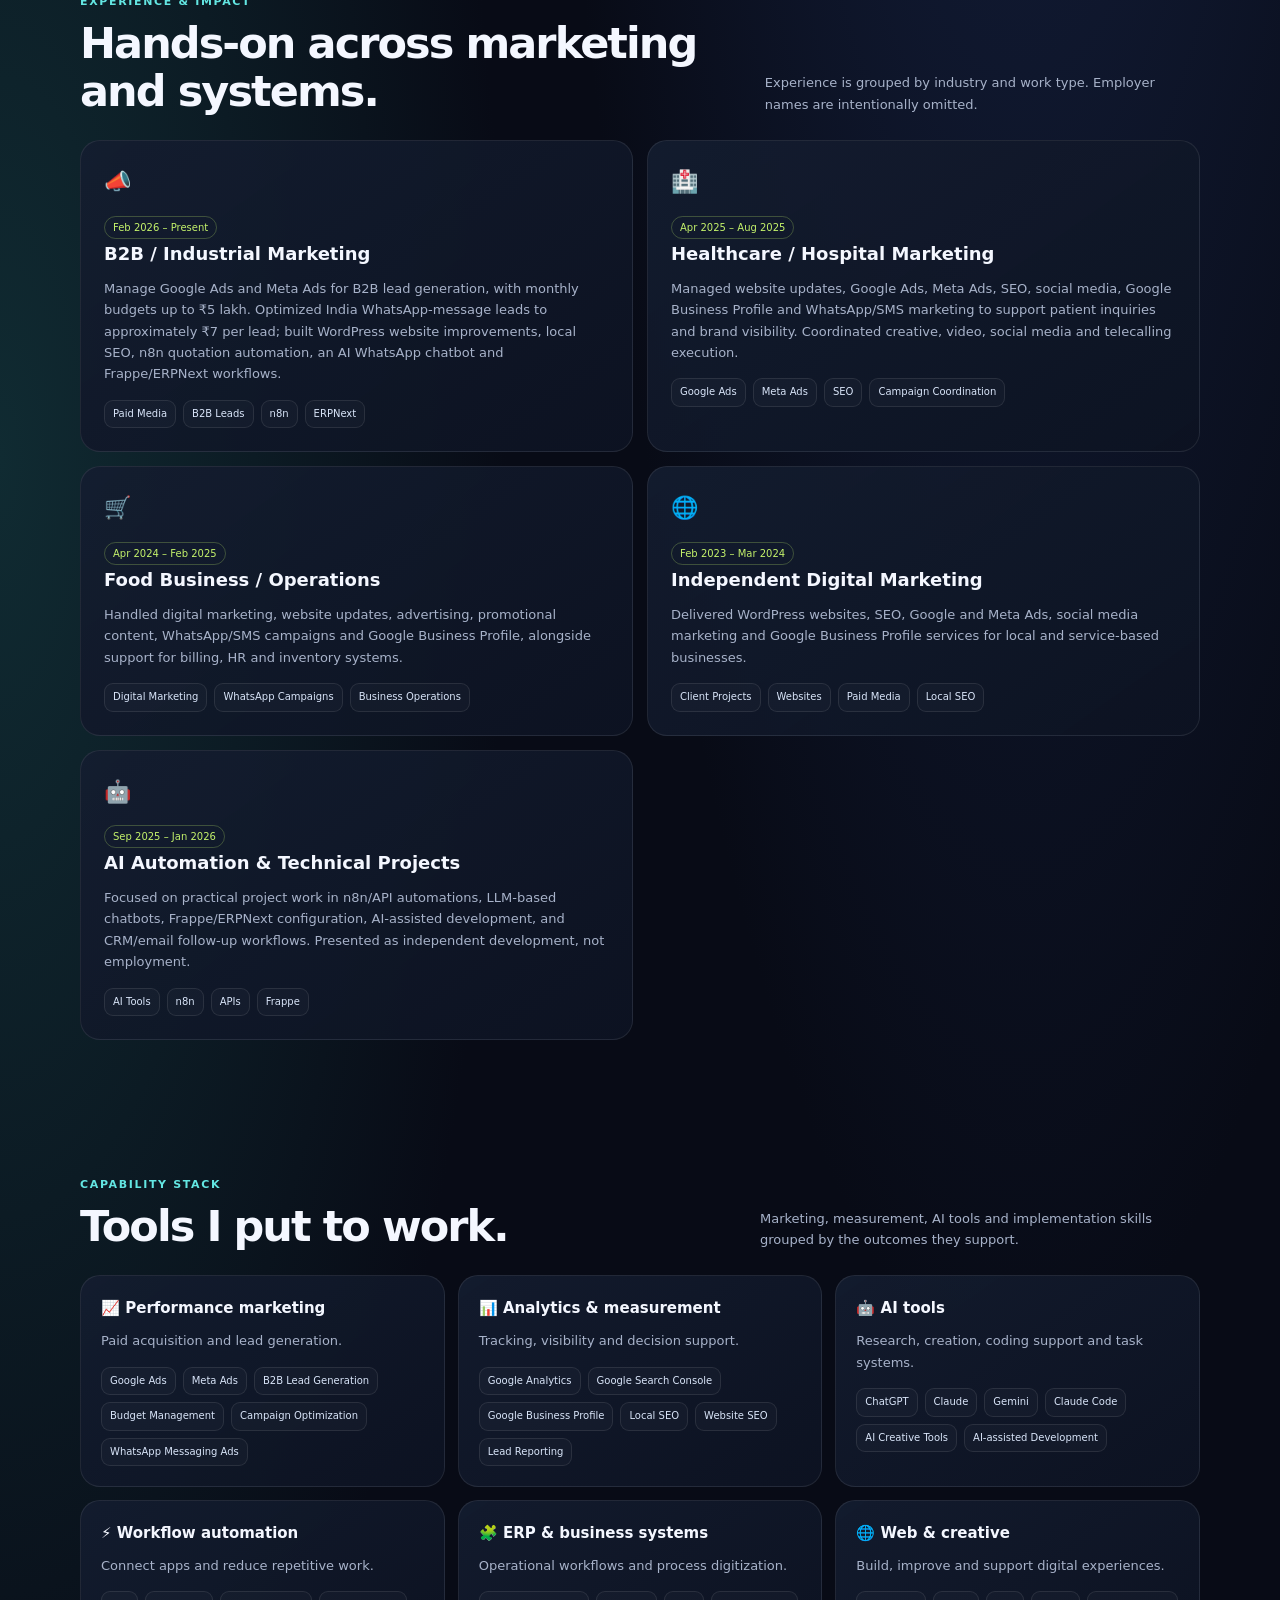
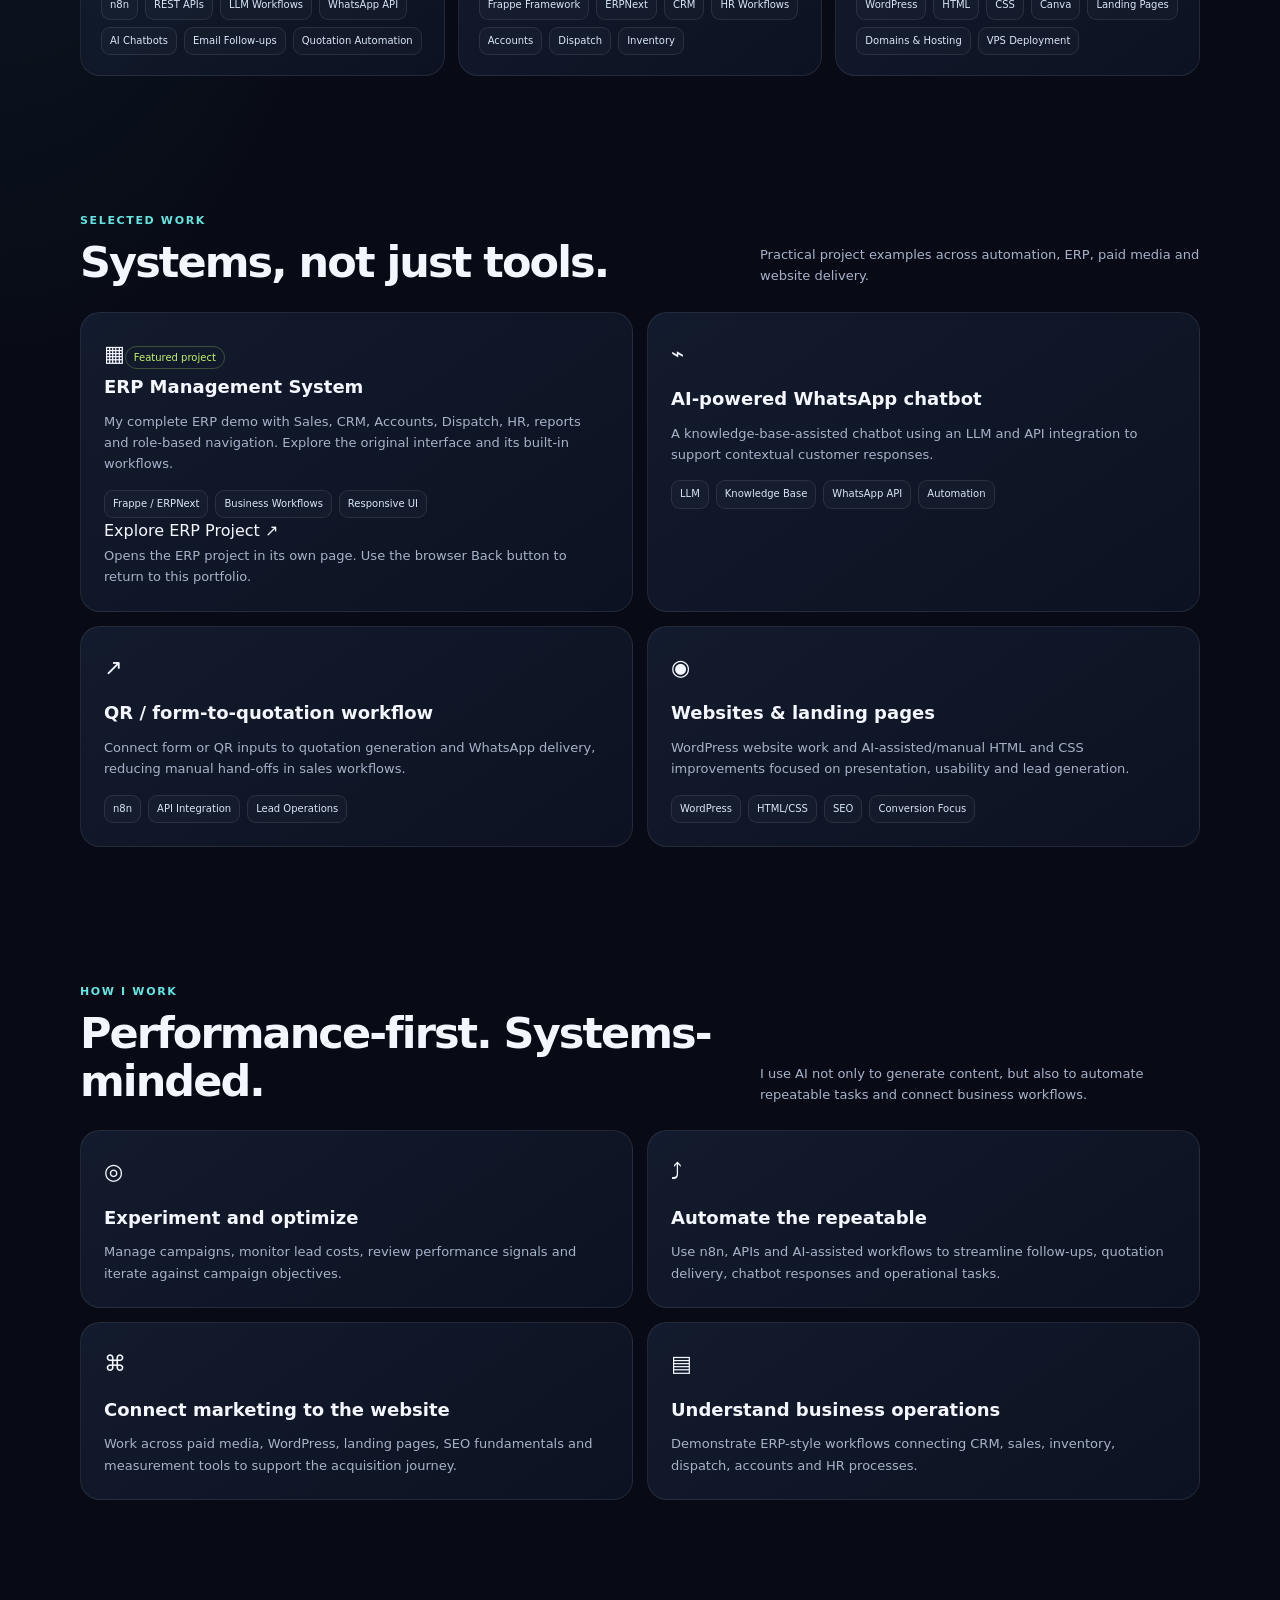
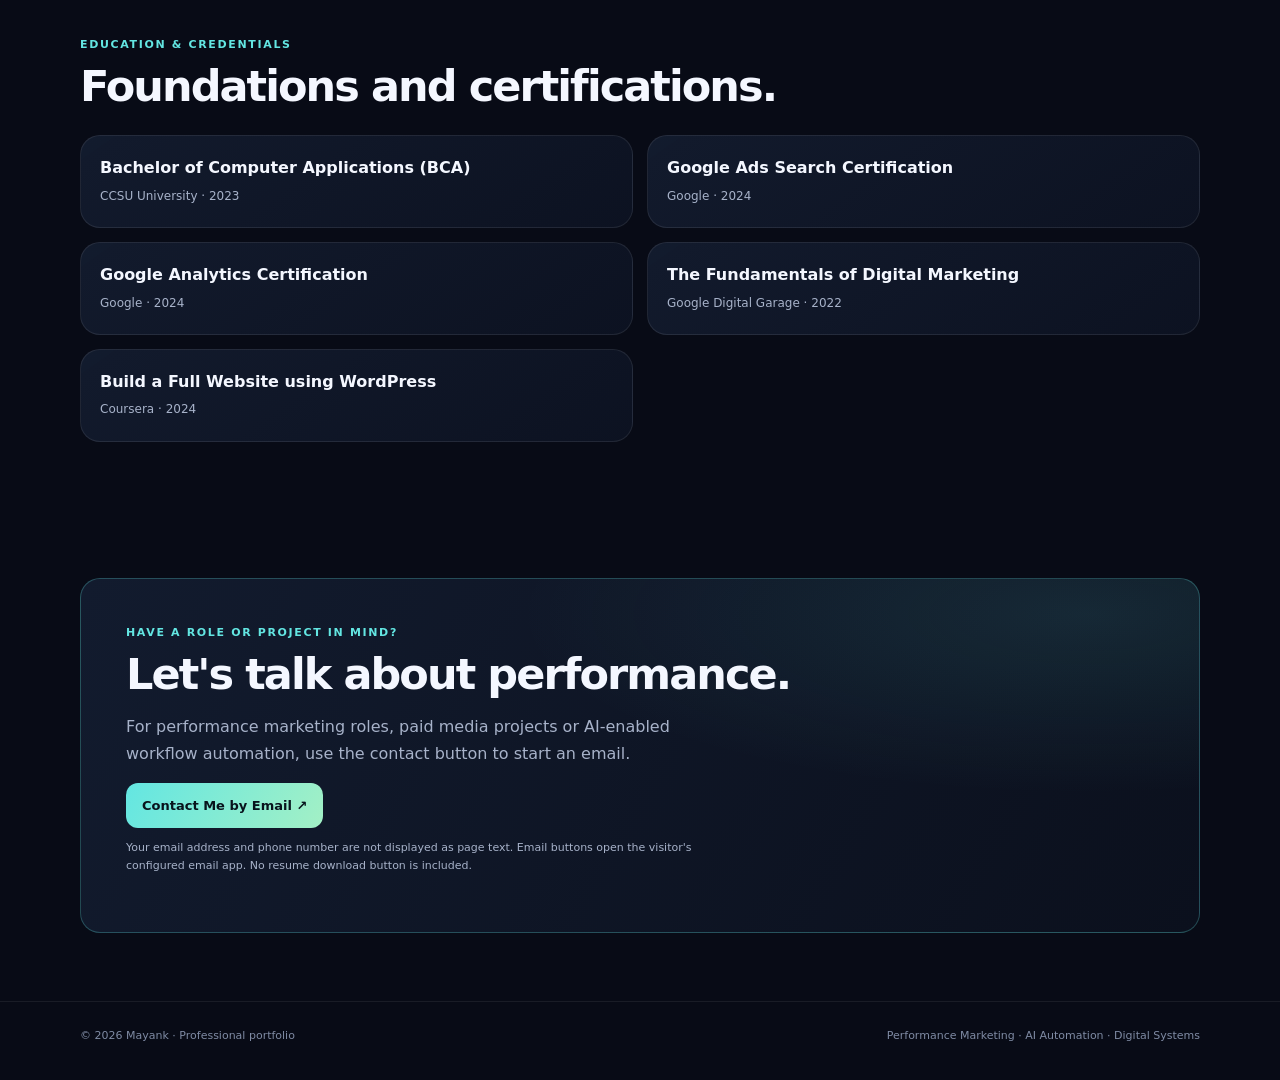
==== commit 0efa9f05: "Refine portfolio brand and highlight ERP project" ====
--- a/index.html
+++ b/index.html
@@ -1,5 +1,5 @@
 <!doctype html><html lang="en"><head><meta charset="utf-8"><meta name="viewport" content="width=device-width,initial-scale=1"><meta name="theme-color" content="#080b16"><meta name="description" content="Mayank — performance marketing, paid media, AI automation and digital systems portfolio."><title>Mayank | Performance Marketing & AI Automation</title><link rel="stylesheet" href="styles.css"></head><body>
-<header class="nav"><div class="wrap navin"><a class="brand" href="#home"><span class="mark">M.</span><span>Mayank<span style="color:var(--cyan)">/</span>Digital</span></a><nav class="links"><a href="#experience">Experience</a><a href="#results">Results</a><a href="#skills">Skills</a><a href="#projects">Projects</a><a href="#about">About</a></nav><a class="btn primary" href="mailto:dhimayank127@gmail.com?subject=Portfolio%20Enquiry">Contact Me ↗</a></div></header>
+<header class="nav"><div class="wrap navin"><a class="brand" href="#home"><span class="mark">M.</span><span>Mayank <small class="brand-sub">Performance Marketing · AI · ERP</small></span></a><nav class="links"><a href="#experience">Experience</a><a href="#results">Results</a><a href="#skills">Skills</a><a href="#projects">Projects</a><a href="#about">About</a></nav><a class="btn primary" href="mailto:dhimayank127@gmail.com?subject=Portfolio%20Enquiry">Contact Me ↗</a></div></header>
 <main id="home"><section class="hero"><div class="wrap"><div class="eyebrow"><span class="pulse"></span> Performance Marketing · AI-enabled Systems</div><h1>Hello, I’m <span>Mayank.</span></h1><h2 class="heroheadline">Performance marketing that drives <span>measurable growth.</span></h2><p class="intro">Performance marketer with hands-on experience in Google Ads, Meta Ads, B2B lead generation, website SEO and WhatsApp campaigns. I combine paid media with AI tools, n8n automations, chatbots and ERP workflows to improve acquisition and business operations.</p><div class="actions"><a class="btn primary" href="#projects">Explore My Work ↘</a><a class="btn" href="mailto:dhimayank127@gmail.com?subject=Portfolio%20Enquiry">Contact Me ↗</a></div><div class="chips"><span>Google Ads & Meta Ads</span><span>US & India lead generation</span><span>AI + n8n automation</span><span>Frappe / ERPNext</span></div><div class="heroart"><div class="panel"><div class="muted">CAMPAIGN PERFORMANCE · VISUAL</div><div class="chart"><i style="height:28%"></i><i style="height:39%"></i><i style="height:33%"></i><i style="height:53%"></i><i style="height:47%"></i><i style="height:64%"></i><i style="height:58%"></i><i style="height:78%"></i><i style="height:70%"></i><i style="height:92%"></i><i style="height:83%"></i><i style="height:100%"></i></div><p class="muted">Optimize · Test · Measure · Improve</p></div><div class="metrics"><div class="metric"><small>US WhatsApp lead</small><strong>₹178</strong><em>Reported cost per lead</em></div><div class="metric"><small>India WhatsApp lead</small><strong>~₹7</strong><em>Reported cost per lead</em></div><div class="metric"><small>Paid media budget</small><strong>₹5L</strong><em>Up to / month managed</em></div><div class="metric"><small>Core approach</small><strong>Ads + AI</strong><em>Marketing + systems</em></div></div></div></div></section>
 <section class="section" id="results"><div class="wrap"><div class="sectionhead reveal"><div><div class="kicker">Performance snapshots</div><h2>Results with context.</h2></div><p>Campaign highlights shared from hands-on work, presented with channel and market context rather than as universal guarantees.</p></div><div class="results"><article class="result reveal"><label>US · WhatsApp messaging</label><strong>₹178</strong><p>Cost per lead reported for a US-client WhatsApp messaging campaign.</p></article><article class="result reveal"><label>India · WhatsApp ads</label><strong>~₹7</strong><p>Approximate cost per lead reported for India-targeted WhatsApp campaigns.</p></article><article class="result reveal"><label>Paid media</label><strong>₹5 lakh</strong><p>Monthly advertising budgets managed, up to this amount.</p></article></div><p class="note">You cited approximately ₹350 per lead as a US-market comparison point. ₹178 is about 49% below that cited figure; this is your supplied benchmark, not an independently verified market-wide average.</p></div></section>
 <section class="section" id="experience"><div class="wrap"><div class="sectionhead reveal"><div><div class="kicker">Experience & impact</div><h2>Hands-on across marketing and systems.</h2></div><p>Experience is grouped by industry and work type. Employer names are intentionally omitted.</p></div><div class="grid2">
@@ -18,7 +18,7 @@
 <div class="skill reveal"><h3>🌐 Web & creative</h3><p>Build, improve and support digital experiences.</p><div class="tags"><span class="tag">WordPress</span><span class="tag">HTML</span><span class="tag">CSS</span><span class="tag">Canva</span><span class="tag">Landing Pages</span><span class="tag">Domains & Hosting</span><span class="tag">VPS Deployment</span></div></div>
 </div></div></section>
 <section class="section" id="projects"><div class="wrap"><div class="sectionhead reveal"><div><div class="kicker">Selected work</div><h2>Systems, not just tools.</h2></div><p>Practical project examples across automation, ERP, paid media and website delivery.</p></div><div class="grid2">
-<article class="card reveal"><div class="icon">▦</div><span class="pill">Interactive demo</span><h3>ERP interface & workflow demo</h3><p>A static ERP walkthrough with sales/CRM, orders, dispatch, inventory, accounts, HR, reports and role-based navigation. Uses sample data to explain workflows.</p><div class="tags"><span class="tag">ERPNext concepts</span><span class="tag">Frappe workflows</span><span class="tag">HTML/CSS/JS</span></div><a class="projectlink" href="./erp-demo/index.html">Open ERP Demo ↗</a><p class="fine">Display-only demo; no live database, real authentication or persistent writes.</p></article>
+<article class="card reveal erp-featured"><div class="erp-topline"><span class="icon">▦</span><span class="pill">Featured project</span></div><h3>ERP Management System</h3><p>My complete ERP demo with Sales, CRM, Accounts, Dispatch, HR, reports and role-based navigation. Explore the original interface and its built-in workflows.</p><div class="tags"><span class="tag">Frappe / ERPNext</span><span class="tag">Business Workflows</span><span class="tag">Responsive UI</span></div><a class="erp-button" href="./erp-demo/index.html">Explore ERP Project <span>↗</span></a><p class="fine">Opens the ERP project in its own page. Use the browser Back button to return to this portfolio.</p></article>
 <article class="card reveal"><div class="icon">⌁</div><h3>AI-powered WhatsApp chatbot</h3><p>A knowledge-base-assisted chatbot using an LLM and API integration to support contextual customer responses.</p><div class="tags"><span class="tag">LLM</span><span class="tag">Knowledge Base</span><span class="tag">WhatsApp API</span><span class="tag">Automation</span></div></article>
 <article class="card reveal"><div class="icon">↗</div><h3>QR / form-to-quotation workflow</h3><p>Connect form or QR inputs to quotation generation and WhatsApp delivery, reducing manual hand-offs in sales workflows.</p><div class="tags"><span class="tag">n8n</span><span class="tag">API Integration</span><span class="tag">Lead Operations</span></div></article>
 <article class="card reveal"><div class="icon">◉</div><h3>Websites & landing pages</h3><p>WordPress website work and AI-assisted/manual HTML and CSS improvements focused on presentation, usability and lead generation.</p><div class="tags"><span class="tag">WordPress</span><span class="tag">HTML/CSS</span><span class="tag">SEO</span><span class="tag">Conversion Focus</span></div></article>
--- a/styles.css
+++ b/styles.css
@@ -1 +1 @@
-:root{--bg:#080b16;--panel:#101626;--line:#25314a;--text:#f4f7ff;--muted:#a7b2c9;--cyan:#63e6e2;--blue:#7aa7ff;--lime:#c4f26b;--pink:#ff8cc6}*{box-sizing:border-box}html{scroll-behavior:smooth;scroll-padding-top:84px}body{margin:0;background:radial-gradient(ellipse at 80% 0%,#18264a 0,transparent 36%),radial-gradient(ellipse at 0% 35%,#102b32 0,transparent 28%),var(--bg);color:var(--text);font:16px/1.65 Inter,system-ui,sans-serif}a{color:inherit;text-decoration:none}.wrap{width:min(1120px,calc(100% - 36px));margin:auto}.nav{position:sticky;top:0;z-index:20;background:#080b16e8;backdrop-filter:blur(16px);border-bottom:1px solid #ffffff12}.navin{height:70px;display:flex;align-items:center;justify-content:space-between;gap:18px}.brand{display:flex;align-items:center;gap:10px;font-weight:850}.mark{display:grid;place-items:center;width:34px;height:34px;border-radius:11px;background:linear-gradient(135deg,var(--cyan),var(--blue));color:#07111c}.links{display:flex;gap:20px;color:var(--muted);font-size:13px}.links a:hover{color:var(--cyan)}.btn{display:inline-flex;align-items:center;justify-content:center;gap:8px;padding:12px 16px;border-radius:12px;font-weight:750;font-size:13px;border:1px solid #ffffff20;transition:.2s}.btn:hover{transform:translateY(-2px);border-color:var(--cyan)}.primary{background:linear-gradient(120deg,var(--cyan),#a3f0c5);color:#08131c;border:0}.hero{padding:85px 0 62px}.eyebrow,.kicker{color:var(--cyan);font-size:11px;font-weight:850;letter-spacing:.15em;text-transform:uppercase}.eyebrow{display:inline-flex;align-items:center;gap:9px;border:1px solid #63e6e244;background:#63e6e20d;padding:7px 12px;border-radius:99px}.pulse{width:7px;height:7px;border-radius:50%;background:var(--lime);animation:pulse 2s infinite}@keyframes pulse{50%{box-shadow:0 0 0 8px #c4f26b00}}h1{font-size:clamp(43px,7vw,76px);line-height:1.02;letter-spacing:-.065em;max-width:850px;margin:25px 0 20px}h1 span{background:linear-gradient(100deg,var(--cyan),var(--blue) 55%,var(--pink));-webkit-background-clip:text;background-clip:text;color:transparent}.intro{max-width:700px;color:var(--muted);font-size:clamp(16px,2vw,19px)}.actions,.chips,.tags{display:flex;flex-wrap:wrap;gap:10px}.actions{margin:27px 0}.chips span,.tag{font-size:11px;color:#d9e5f9;border:1px solid #ffffff18;background:#ffffff06;border-radius:9px;padding:7px 10px}.heroart{margin-top:40px;display:grid;grid-template-columns:1.2fr .8fr;gap:14px}.panel,.card,.skill,.metric,.result,.edu,.contactbox{border:1px solid #ffffff15;background:linear-gradient(145deg,#141d30e8,#0d1322f2);border-radius:20px}.panel{padding:22px}.chart{height:110px;display:flex;align-items:end;gap:9px;margin-top:24px}.chart i{display:block;flex:1;border-radius:6px 6px 2px 2px;background:linear-gradient(var(--cyan),#4b75a9);transform-origin:bottom;animation:rise .9s ease both}.chart i:nth-child(3n){background:linear-gradient(var(--pink),#7a6ac0)}@keyframes rise{from{transform:scaleY(.04)}to{transform:scaleY(1)}}.muted{color:var(--muted);font-size:12px}.metrics{display:grid;grid-template-columns:1fr 1fr;gap:13px}.metric{padding:18px;display:flex;flex-direction:column;justify-content:space-between;min-height:125px}.metric small{color:var(--muted);font-size:11px}.metric strong{font-size:clamp(25px,3vw,36px);letter-spacing:-.05em}.metric em{font-size:11px;color:var(--lime);font-style:normal}.section{padding:68px 0}.sectionhead{display:flex;justify-content:space-between;align-items:end;gap:20px;margin-bottom:25px}.sectionhead p{color:var(--muted);max-width:440px;font-size:13px;margin:0}h2{font-size:clamp(29px,4vw,43px);line-height:1.12;letter-spacing:-.045em;margin:8px 0 0}.grid2{display:grid;grid-template-columns:repeat(2,minmax(0,1fr));gap:14px}.card{padding:23px;transition:.25s}.card:hover,.skill:hover{transform:translateY(-4px);border-color:#63e6e255}.card h3,.skill h3{margin:0 0 9px;font-size:18px}.card p,.skill p{margin:0;color:var(--muted);font-size:13px}.icon{font-size:22px;margin-bottom:12px}.tags{margin-top:15px;gap:7px}.tag{padding:5px 8px;font-size:10px}.results{display:grid;grid-template-columns:repeat(3,1fr);gap:13px}.result{padding:21px}.result label{color:var(--cyan);font-size:10px;font-weight:850;letter-spacing:.1em;text-transform:uppercase}.result strong{display:block;font-size:clamp(27px,4vw,42px);line-height:1.2;margin:12px 0 8px}.result p{font-size:12px;color:var(--muted);margin:0}.note{font-size:11px;color:#8998b3;margin-top:13px}.skillgrid{display:grid;grid-template-columns:repeat(3,minmax(0,1fr));gap:13px}.skill{padding:20px;transition:.25s}.skill h3{font-size:15px}.projectlink{display:inline-flex;margin-top:15px;color:var(--cyan);font-size:12px;font-weight:800}.pill{font-size:10px;color:var(--lime);border:1px solid #c4f26b40;border-radius:99px;padding:5px 8px}.edu{padding:19px}.edu strong{display:block}.edu span{color:var(--muted);font-size:12px}.contactbox{padding:clamp(24px,5vw,45px);background:radial-gradient(ellipse at 90% 10%,#63e6e21b,transparent 40%),linear-gradient(120deg,#121b2e,#0b101d);border-color:#63e6e244}.contactbox p{color:var(--muted);max-width:600px}.fine{font-size:11px;color:#8492ac}.footer{padding:25px 0 35px;color:#7f8ba4;font-size:11px;border-top:1px solid #ffffff12}.footin{display:flex;justify-content:space-between;gap:15px;flex-wrap:wrap}.reveal{opacity:0;transform:translateY(14px);transition:opacity .6s,transform .6s}.reveal.visible{opacity:1;transform:none}@media(max-width:760px){.links{display:none}.hero{padding-top:62px}.heroart{grid-template-columns:1fr}.section{padding:50px 0}.sectionhead{display:block}.sectionhead p{margin-top:12px}.grid2,.skillgrid{grid-template-columns:1fr}.results{grid-template-columns:1fr}.navin{height:63px}.metrics{grid-template-columns:1fr 1fr}}@media(prefers-reduced-motion:reduce){*,*:before,*:after{animation:none!important;transition:none!important;scroll-behavior:auto!important}.reveal{opacity:1;transform:none}}+:root{--bg:#080b16;--panel:#101626;--line:#25314a;--text:#f4f7ff;--muted:#a7b2c9;--cyan:#63e6e2;--blue:#7aa7ff;--lime:#c4f26b;--pink:#ff8cc6}*{box-sizing:border-box}html{scroll-behavior:smooth;scroll-padding-top:84px}body{margin:0;background:radial-gradient(ellipse at 80% 0%,#18264a 0,transparent 36%),radial-gradient(ellipse at 0% 35%,#102b32 0,transparent 28%),var(--bg);color:var(--text);font:16px/1.65 Inter,system-ui,sans-serif}a{color:inherit;text-decoration:none}.wrap{width:min(1120px,calc(100% - 36px));margin:auto}.nav{position:sticky;top:0;z-index:20;background:#080b16e8;backdrop-filter:blur(16px);border-bottom:1px solid #ffffff12}.navin{height:70px;display:flex;align-items:center;justify-content:space-between;gap:18px}.brand{display:flex;align-items:center;gap:10px;font-weight:850}.mark{display:grid;place-items:center;width:34px;height:34px;border-radius:11px;background:linear-gradient(135deg,var(--cyan),var(--blue));color:#07111c}.links{display:flex;gap:20px;color:var(--muted);font-size:13px}.links a:hover{color:var(--cyan)}.btn{display:inline-flex;align-items:center;justify-content:center;gap:8px;padding:12px 16px;border-radius:12px;font-weight:750;font-size:13px;border:1px solid #ffffff20;transition:.2s}.btn:hover{transform:translateY(-2px);border-color:var(--cyan)}.primary{background:linear-gradient(120deg,var(--cyan),#a3f0c5);color:#08131c;border:0}.hero{padding:85px 0 62px}.eyebrow,.kicker{color:var(--cyan);font-size:11px;font-weight:850;letter-spacing:.15em;text-transform:uppercase}.eyebrow{display:inline-flex;align-items:center;gap:9px;border:1px solid #63e6e244;background:#63e6e20d;padding:7px 12px;border-radius:99px}.pulse{width:7px;height:7px;border-radius:50%;background:var(--lime);animation:pulse 2s infinite}@keyframes pulse{50%{box-shadow:0 0 0 8px #c4f26b00}}h1{font-size:clamp(43px,7vw,76px);line-height:1.02;letter-spacing:-.065em;max-width:850px;margin:25px 0 20px}h1 span{background:linear-gradient(100deg,var(--cyan),var(--blue) 55%,var(--pink));-webkit-background-clip:text;background-clip:text;color:transparent}.intro{max-width:700px;color:var(--muted);font-size:clamp(16px,2vw,19px)}.actions,.chips,.tags{display:flex;flex-wrap:wrap;gap:10px}.actions{margin:27px 0}.chips span,.tag{font-size:11px;color:#d9e5f9;border:1px solid #ffffff18;background:#ffffff06;border-radius:9px;padding:7px 10px}.heroart{margin-top:40px;display:grid;grid-template-columns:1.2fr .8fr;gap:14px}.panel,.card,.skill,.metric,.result,.edu,.contactbox{border:1px solid #ffffff15;background:linear-gradient(145deg,#141d30e8,#0d1322f2);border-radius:20px}.panel{padding:22px}.chart{height:110px;display:flex;align-items:end;gap:9px;margin-top:24px}.chart i{display:block;flex:1;border-radius:6px 6px 2px 2px;background:linear-gradient(var(--cyan),#4b75a9);transform-origin:bottom;animation:rise .9s ease both}.chart i:nth-child(3n){background:linear-gradient(var(--pink),#7a6ac0)}@keyframes rise{from{transform:scaleY(.04)}to{transform:scaleY(1)}}.muted{color:var(--muted);font-size:12px}.metrics{display:grid;grid-template-columns:1fr 1fr;gap:13px}.metric{padding:18px;display:flex;flex-direction:column;justify-content:space-between;min-height:125px}.metric small{color:var(--muted);font-size:11px}.metric strong{font-size:clamp(25px,3vw,36px);letter-spacing:-.05em}.metric em{font-size:11px;color:var(--lime);font-style:normal}.section{padding:68px 0}.sectionhead{display:flex;justify-content:space-between;align-items:end;gap:20px;margin-bottom:25px}.sectionhead p{color:var(--muted);max-width:440px;font-size:13px;margin:0}h2{font-size:clamp(29px,4vw,43px);line-height:1.12;letter-spacing:-.045em;margin:8px 0 0}.heroheadline{font-size:clamp(24px,4.4vw,39px);line-height:1.18;letter-spacing:-.04em;max-width:790px;margin:0 0 16px}.heroheadline span{background:linear-gradient(100deg,var(--cyan),var(--blue) 55%,var(--pink));-webkit-background-clip:text;background-clip:text;color:transparent}.grid2{display:grid;grid-template-columns:repeat(2,minmax(0,1fr));gap:14px}.card{padding:23px;transition:.25s}.card:hover,.skill:hover{transform:translateY(-4px);border-color:#63e6e255}.card h3,.skill h3{margin:0 0 9px;font-size:18px}.card p,.skill p{margin:0;color:var(--muted);font-size:13px}.icon{font-size:22px;margin-bottom:12px}.tags{margin-top:15px;gap:7px}.tag{padding:5px 8px;font-size:10px}.results{display:grid;grid-template-columns:repeat(3,1fr);gap:13px}.result{padding:21px}.result label{color:var(--cyan);font-size:10px;font-weight:850;letter-spacing:.1em;text-transform:uppercase}.result strong{display:block;font-size:clamp(27px,4vw,42px);line-height:1.2;margin:12px 0 8px}.result p{font-size:12px;color:var(--muted);margin:0}.note{font-size:11px;color:#8998b3;margin-top:13px}.skillgrid{display:grid;grid-template-columns:repeat(3,minmax(0,1fr));gap:13px}.skill{padding:20px;transition:.25s}.skill h3{font-size:15px}.projectlink{display:inline-flex;margin-top:15px;color:var(--cyan);font-size:12px;font-weight:800}.pill{font-size:10px;color:var(--lime);border:1px solid #c4f26b40;border-radius:99px;padding:5px 8px}.edu{padding:19px}.edu strong{display:block}.edu span{color:var(--muted);font-size:12px}.contactbox{padding:clamp(24px,5vw,45px);background:radial-gradient(ellipse at 90% 10%,#63e6e21b,transparent 40%),linear-gradient(120deg,#121b2e,#0b101d);border-color:#63e6e244}.contactbox p{color:var(--muted);max-width:600px}.fine{font-size:11px;color:#8492ac}.footer{padding:25px 0 35px;color:#7f8ba4;font-size:11px;border-top:1px solid #ffffff12}.footin{display:flex;justify-content:space-between;gap:15px;flex-wrap:wrap}.reveal{opacity:0;transform:translateY(14px);transition:opacity .6s,transform .6s}.reveal.visible{opacity:1;transform:none}@media(max-width:760px){.links{display:none}.hero{padding-top:62px}.heroart{grid-template-columns:1fr}.section{padding:50px 0}.sectionhead{display:block}.sectionhead p{margin-top:12px}.grid2,.skillgrid{grid-template-columns:1fr}.results{grid-template-columns:1fr}.navin{height:63px}.metrics{grid-template-columns:1fr 1fr}}@media(prefers-reduced-motion:reduce){*,*:before,*:after{animation:none!important;transition:none!important;scroll-behavior:auto!important}.reveal{opacity:1;transform:none}}
